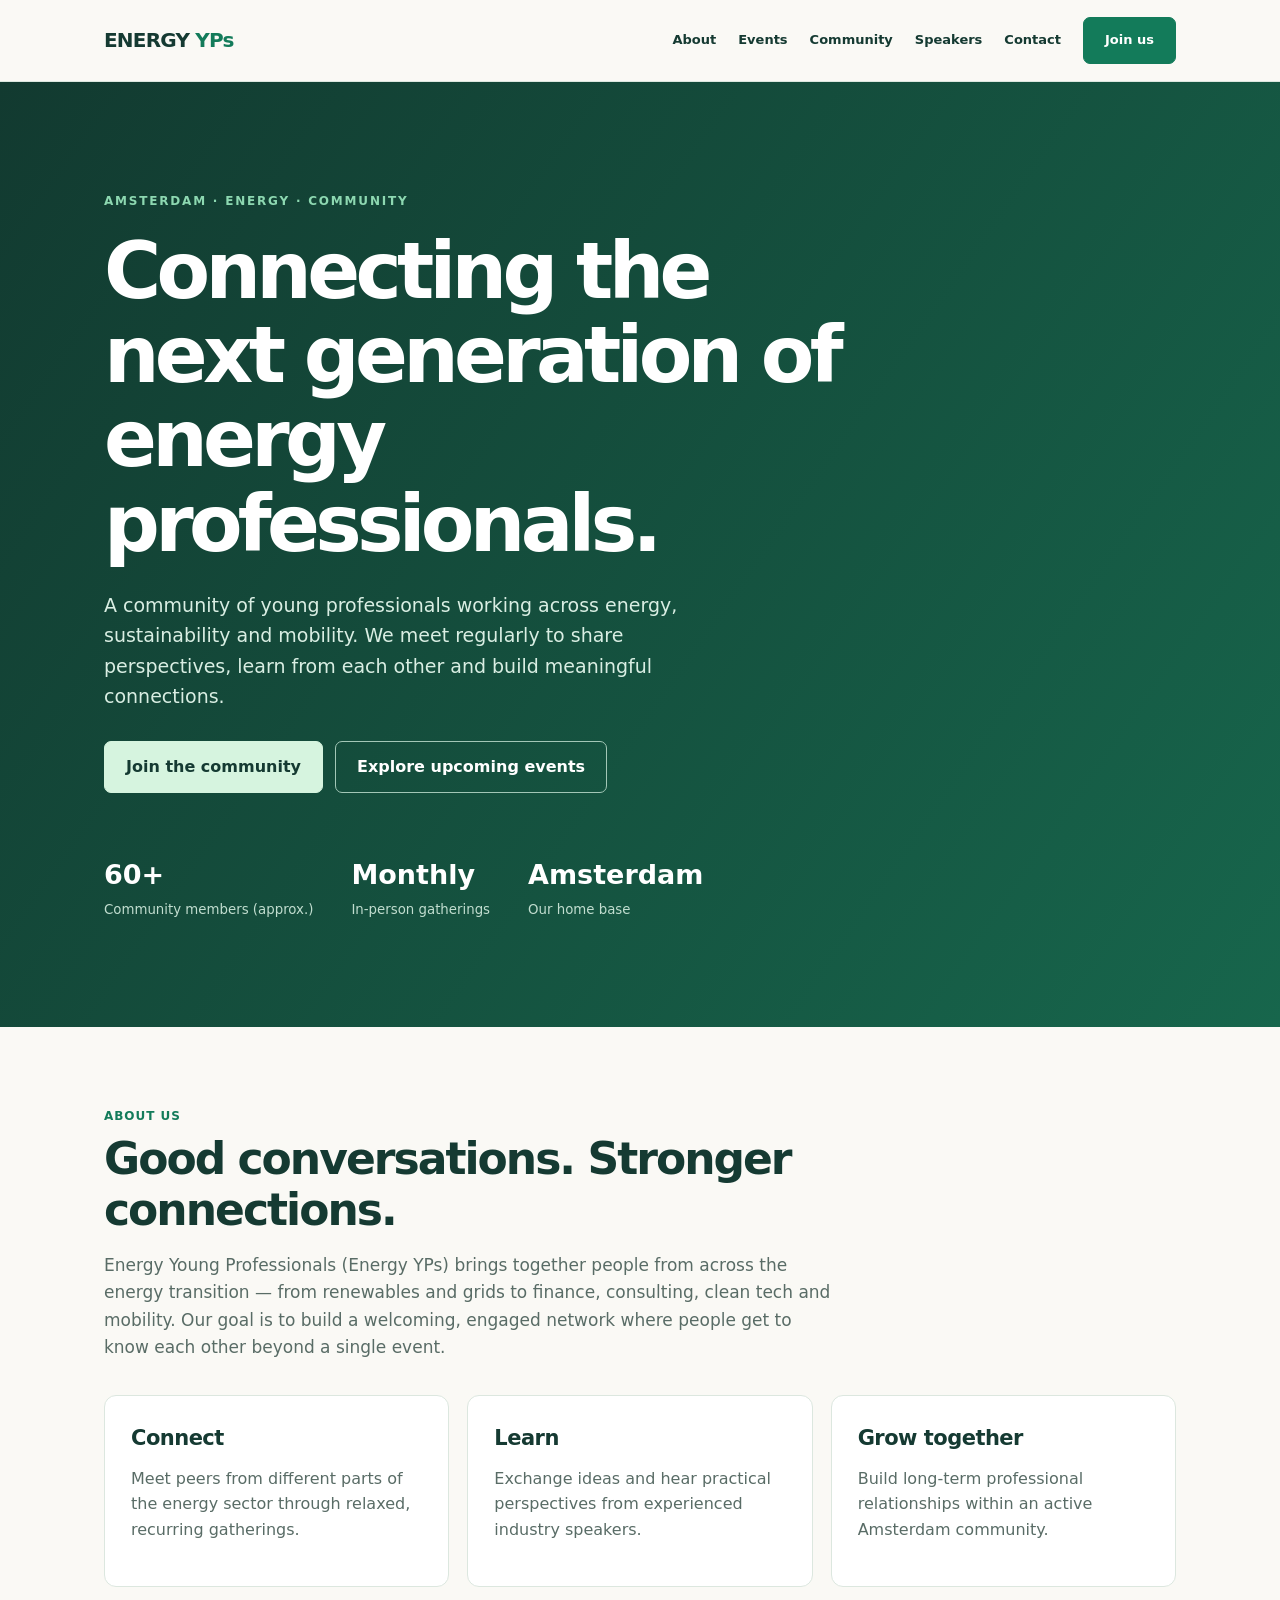
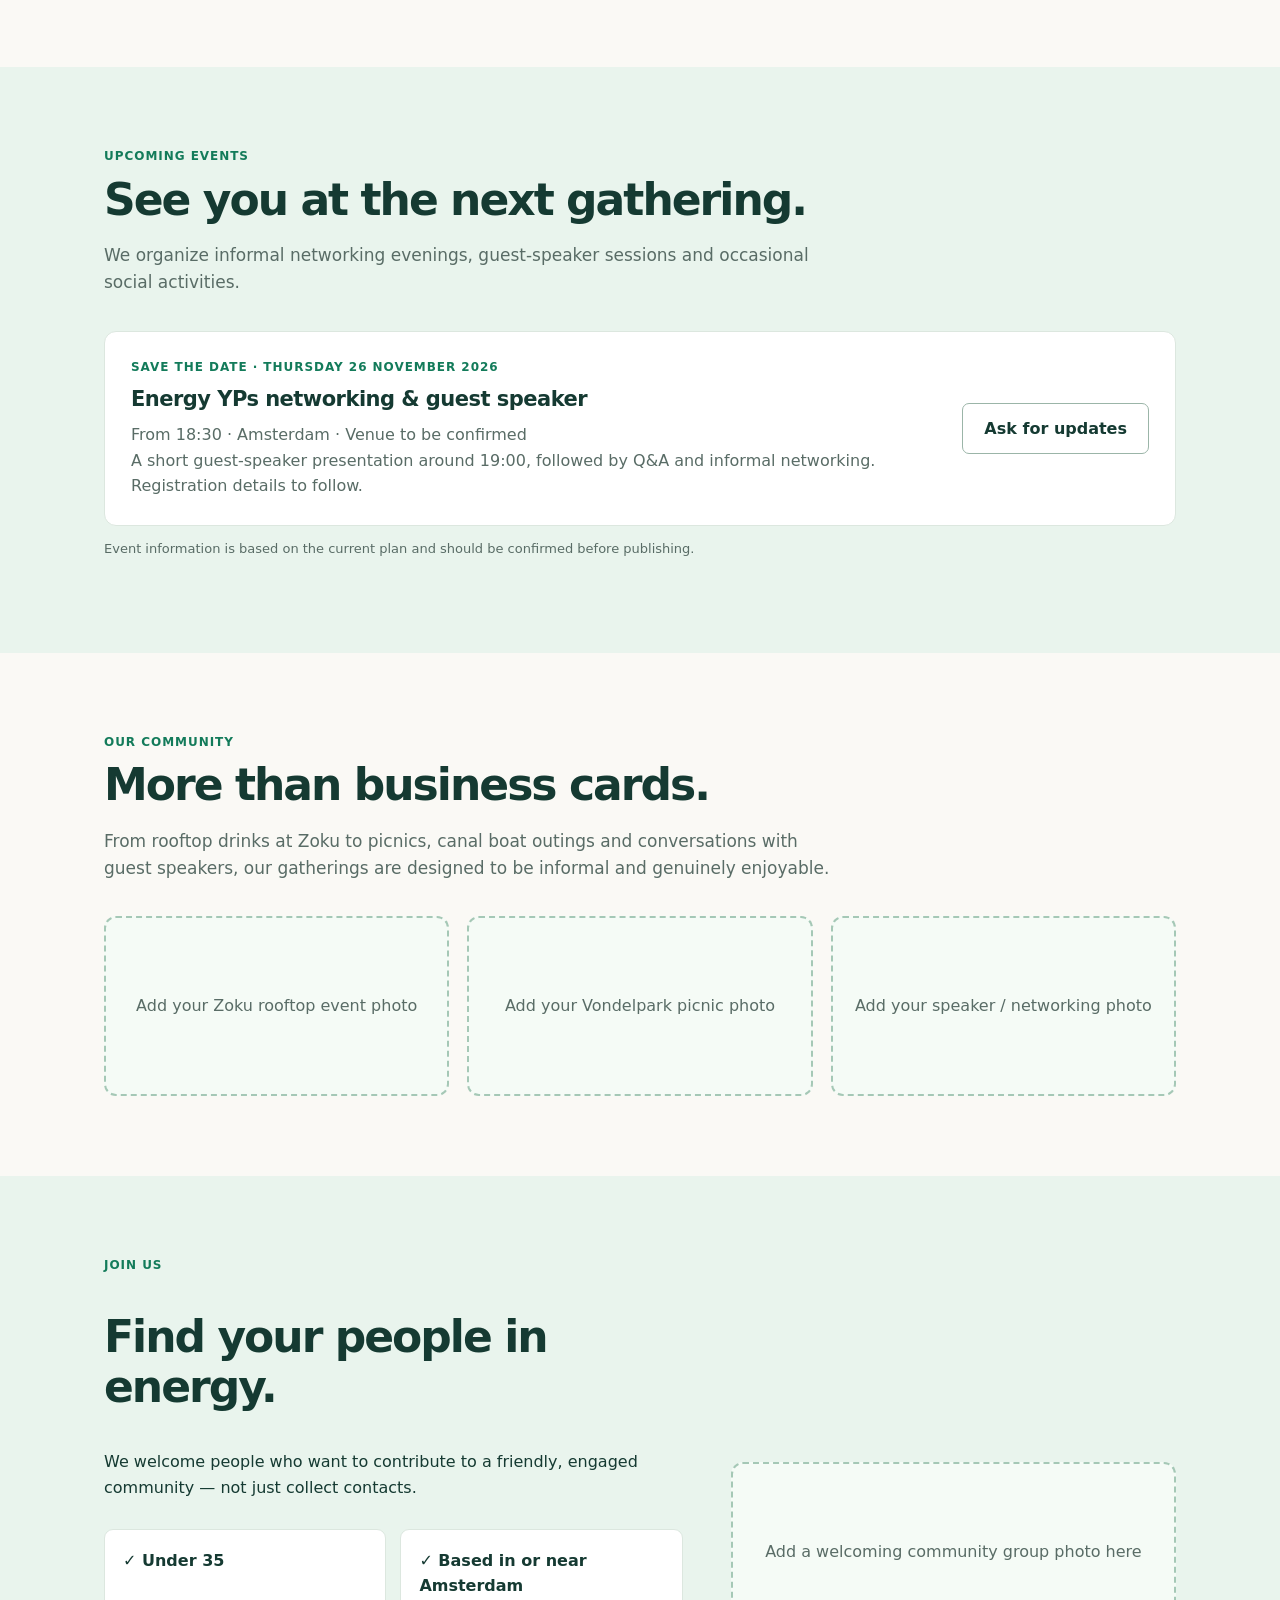
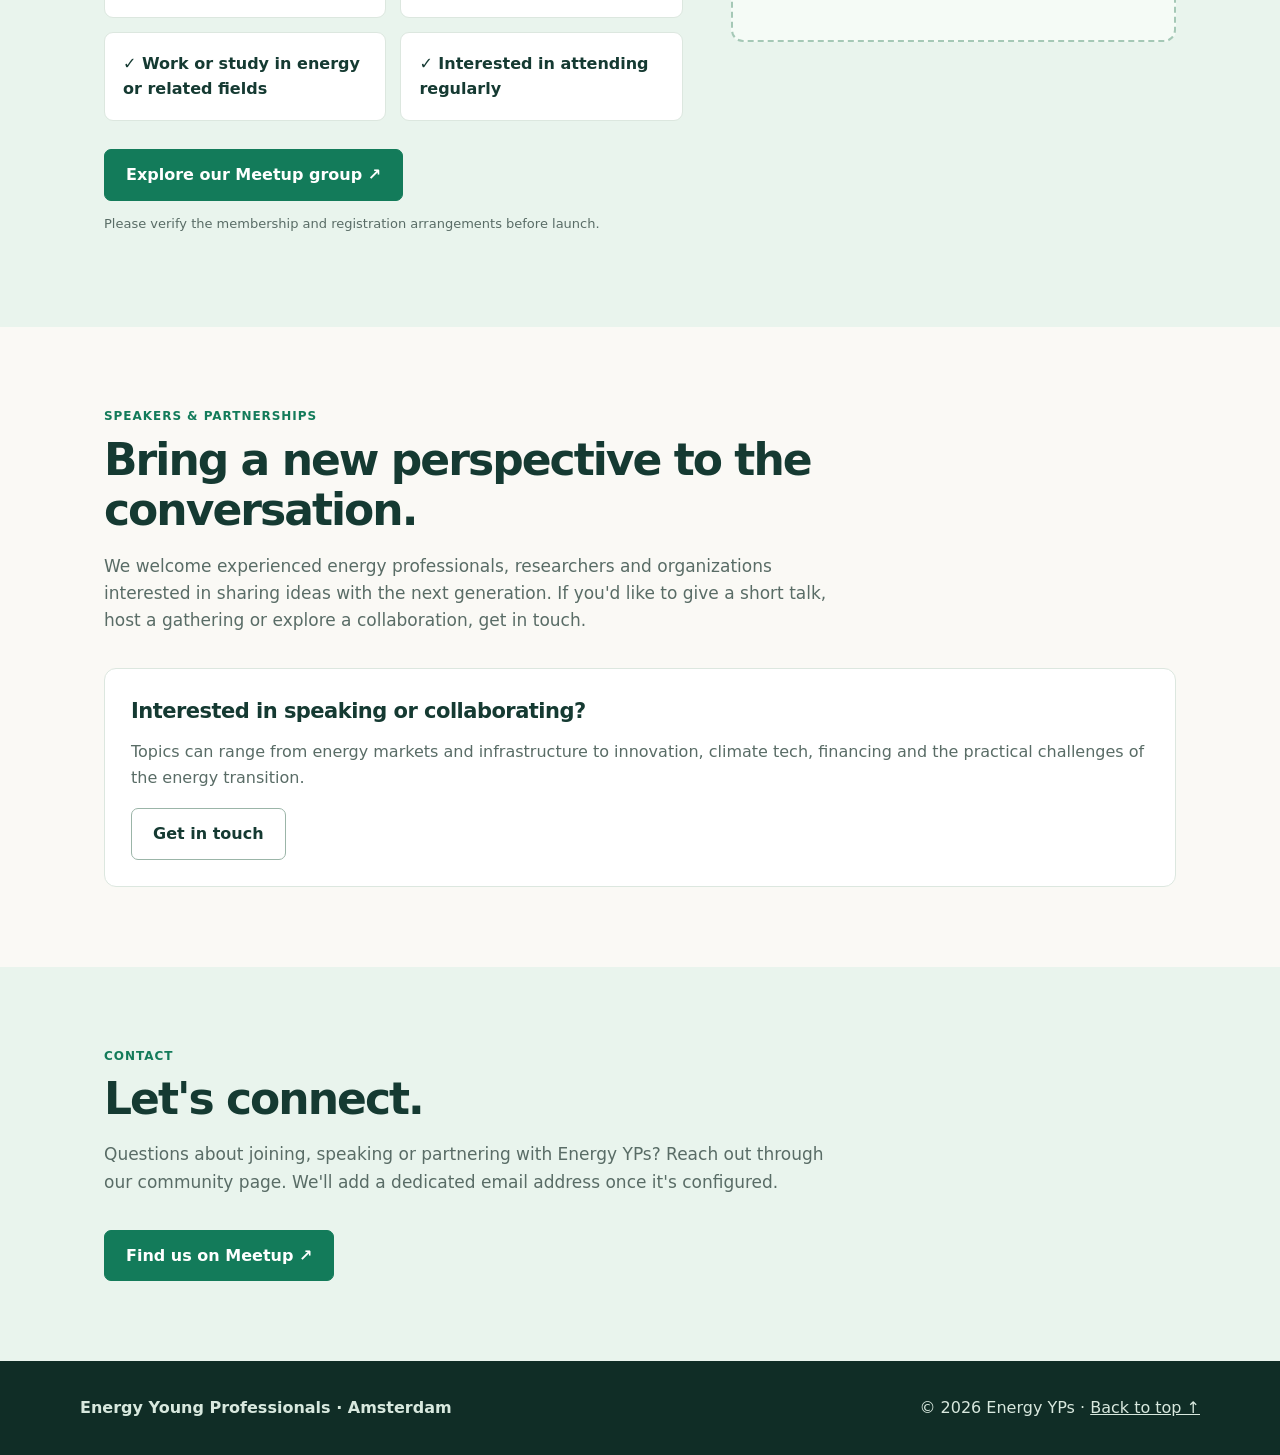
==== index.html @ 0fb01ace "Add files via upload" ====
<!doctype html>
<html lang="en">
<head>
  <meta charset="utf-8">
  <meta name="viewport" content="width=device-width, initial-scale=1">
  <meta name="description" content="Energy Young Professionals is an Amsterdam-based community connecting the next generation of energy professionals.">
  <title>Energy Young Professionals | Amsterdam</title>
  <style>
    :root{--ink:#153a32;--green:#137b5a;--mint:#e9f4ed;--cream:#faf9f5;--muted:#596c66;--line:#dce7df;--white:#fff}*{box-sizing:border-box}html{scroll-behavior:smooth}body{margin:0;background:var(--cream);color:var(--ink);font:16px/1.6 system-ui,-apple-system,Segoe UI,sans-serif}a{color:inherit}header{position:sticky;top:0;background:#faf9f5f2;backdrop-filter:blur(12px);border-bottom:1px solid var(--line);z-index:2}.nav{max-width:1120px;margin:auto;padding:17px 24px;display:flex;align-items:center;justify-content:space-between;gap:20px}.brand{font-weight:850;letter-spacing:-.04em;text-decoration:none;font-size:20px}.brand span{color:var(--green)}nav{display:flex;align-items:center;gap:22px;flex-wrap:wrap}nav a{text-decoration:none;font-size:13px;font-weight:650}.button{display:inline-block;background:var(--green);color:white;padding:12px 21px;border-radius:7px;text-decoration:none;font-weight:750;border:1px solid var(--green)}.button.secondary{background:transparent;color:var(--ink);border-color:#9bb5a8}.button:hover{filter:brightness(.92)}.hero{background:linear-gradient(125deg,#123a30,#17664c);color:white}.wrap{max-width:1120px;margin:auto;padding:84px 24px}.hero .wrap{padding-top:110px;padding-bottom:105px}.eyebrow{text-transform:uppercase;letter-spacing:.15em;font-weight:800;font-size:12px;color:#8dd8b1}.hero h1{max-width:790px;font-size:clamp(40px,6.2vw,78px);line-height:1.08;letter-spacing:-.06em;margin:18px 0 24px}.hero p{max-width:650px;color:#d9eee3;font-size:19px}.actions{display:flex;gap:12px;flex-wrap:wrap;margin-top:30px}.hero .button{background:#d6f4df;color:#153a32;border-color:#d6f4df}.hero .button.secondary{background:transparent;color:white;border-color:#a3c7b7}.stats{display:flex;gap:38px;flex-wrap:wrap;margin-top:60px}.stat strong{display:block;font-size:27px}.stat small{color:#c1ddcf}section .wrap{padding-top:80px;padding-bottom:80px}.sectionhead{max-width:730px;margin-bottom:34px}.sectionhead h2{font-size:clamp(30px,4vw,44px);letter-spacing:-.045em;line-height:1.15;margin:8px 0 15px}.sectionhead p{color:var(--muted);font-size:17px}.grid{display:grid;grid-template-columns:repeat(3,minmax(0,1fr));gap:18px}.card{background:white;border:1px solid var(--line);border-radius:12px;padding:26px}.card h3{margin:0 0 10px;font-size:21px;letter-spacing:-.025em}.card p{margin:0 0 18px;color:var(--muted)}.tag{font-size:12px;font-weight:800;color:var(--green);text-transform:uppercase;letter-spacing:.08em}.light{background:var(--mint)}.event{display:grid;grid-template-columns:1fr auto;align-items:center;gap:20px}.event h3{margin:6px 0}.event p{margin:0;color:var(--muted)}.event .button{white-space:nowrap}.placeholder{border:2px dashed #a5c8b6;border-radius:12px;background:#f5fbf6;padding:38px 22px;text-align:center;color:var(--muted);min-height:180px;display:flex;align-items:center;justify-content:center}.criteria{display:grid;grid-template-columns:repeat(2,1fr);gap:14px;margin:28px 0}.criteria div{background:#fff;border:1px solid var(--line);padding:18px;border-radius:9px;font-weight:650}.split{display:grid;grid-template-columns:1.3fr 1fr;gap:48px;align-items:center}.foot{background:#102d26;color:#d8e8de;padding:34px 24px}.foot .inner{max-width:1120px;margin:auto;display:flex;justify-content:space-between;gap:20px;flex-wrap:wrap}.foot a{color:#d8e8de}.note{font-size:13px;color:var(--muted)}@media(max-width:760px){nav{gap:10px}nav a{font-size:12px}.nav{align-items:flex-start;flex-direction:column}.wrap{padding:65px 20px}.hero .wrap{padding-top:75px;padding-bottom:70px}.grid,.split,.criteria{grid-template-columns:1fr}.event{grid-template-columns:1fr}.stats{gap:25px}}
  </style>
</head>
<body>
<header><div class="nav"><a class="brand" href="#home">ENERGY <span>YPs</span></a><nav aria-label="Main navigation"><a href="#about">About</a><a href="#events">Events</a><a href="#community">Community</a><a href="#speakers">Speakers</a><a href="#contact">Contact</a><a class="button" href="#join">Join us</a></nav></div></header>
<main>
<section class="hero" id="home"><div class="wrap"><div class="eyebrow">Amsterdam · Energy · Community</div><h1>Connecting the next generation of energy professionals.</h1><p>A community of young professionals working across energy, sustainability and mobility. We meet regularly to share perspectives, learn from each other and build meaningful connections.</p><div class="actions"><a class="button" href="#join">Join the community</a><a class="button secondary" href="#events">Explore upcoming events</a></div><div class="stats"><div class="stat"><strong>60+</strong><small>Community members (approx.)</small></div><div class="stat"><strong>Monthly</strong><small>In-person gatherings</small></div><div class="stat"><strong>Amsterdam</strong><small>Our home base</small></div></div></div></section>
<section id="about"><div class="wrap"><div class="sectionhead"><div class="tag">About us</div><h2>Good conversations. Stronger connections.</h2><p>Energy Young Professionals (Energy YPs) brings together people from across the energy transition — from renewables and grids to finance, consulting, clean tech and mobility. Our goal is to build a welcoming, engaged network where people get to know each other beyond a single event.</p></div><div class="grid"><div class="card"><h3>Connect</h3><p>Meet peers from different parts of the energy sector through relaxed, recurring gatherings.</p></div><div class="card"><h3>Learn</h3><p>Exchange ideas and hear practical perspectives from experienced industry speakers.</p></div><div class="card"><h3>Grow together</h3><p>Build long-term professional relationships within an active Amsterdam community.</p></div></div></div></section>
<section class="light" id="events"><div class="wrap"><div class="sectionhead"><div class="tag">Upcoming events</div><h2>See you at the next gathering.</h2><p>We organize informal networking evenings, guest-speaker sessions and occasional social activities.</p></div><div class="card event"><div><div class="tag">Save the date · Thursday 26 November 2026</div><h3>Energy YPs networking & guest speaker</h3><p>From 18:30 · Amsterdam · Venue to be confirmed</p><p>A short guest-speaker presentation around 19:00, followed by Q&A and informal networking. Registration details to follow.</p></div><a class="button secondary" href="#contact">Ask for updates</a></div><p class="note">Event information is based on the current plan and should be confirmed before publishing.</p></div></section>
<section id="community"><div class="wrap"><div class="sectionhead"><div class="tag">Our community</div><h2>More than business cards.</h2><p>From rooftop drinks at Zoku to picnics, canal boat outings and conversations with guest speakers, our gatherings are designed to be informal and genuinely enjoyable.</p></div><div class="grid"><div class="placeholder">Add your Zoku rooftop event photo</div><div class="placeholder">Add your Vondelpark picnic photo</div><div class="placeholder">Add your speaker / networking photo</div></div></div></section>
<section class="light" id="join"><div class="wrap split"><div><div class="tag">Join us</div><h2 style="font-size:clamp(30px,4vw,44px);letter-spacing:-.045em;line-height:1.15">Find your people in energy.</h2><p>We welcome people who want to contribute to a friendly, engaged community — not just collect contacts.</p><div class="criteria"><div>✓ Under 35</div><div>✓ Based in or near Amsterdam</div><div>✓ Work or study in energy or related fields</div><div>✓ Interested in attending regularly</div></div><a class="button" href="https://www.meetup.com/amsterdam-energy-young-professionals/" target="_blank" rel="noopener noreferrer">Explore our Meetup group ↗</a><p class="note">Please verify the membership and registration arrangements before launch.</p></div><div class="placeholder">Add a welcoming community group photo here</div></div></section>
<section id="speakers"><div class="wrap"><div class="sectionhead"><div class="tag">Speakers & partnerships</div><h2>Bring a new perspective to the conversation.</h2><p>We welcome experienced energy professionals, researchers and organizations interested in sharing ideas with the next generation. If you'd like to give a short talk, host a gathering or explore a collaboration, get in touch.</p></div><div class="card"><h3>Interested in speaking or collaborating?</h3><p>Topics can range from energy markets and infrastructure to innovation, climate tech, financing and the practical challenges of the energy transition.</p><a class="button secondary" href="#contact">Get in touch</a></div></div></section>
<section class="light" id="contact"><div class="wrap"><div class="sectionhead"><div class="tag">Contact</div><h2>Let's connect.</h2><p>Questions about joining, speaking or partnering with Energy YPs? Reach out through our community page. We'll add a dedicated email address once it's configured.</p></div><a class="button" href="https://www.meetup.com/amsterdam-energy-young-professionals/" target="_blank" rel="noopener noreferrer">Find us on Meetup ↗</a></div></section>
</main><footer class="foot"><div class="inner"><strong>Energy Young Professionals · Amsterdam</strong><span>© <span id="year">2026</span> Energy YPs · <a href="#home">Back to top ↑</a></span></div></footer><script>document.getElementById('year').textContent=new Date().getFullYear()</script>
</body></html>
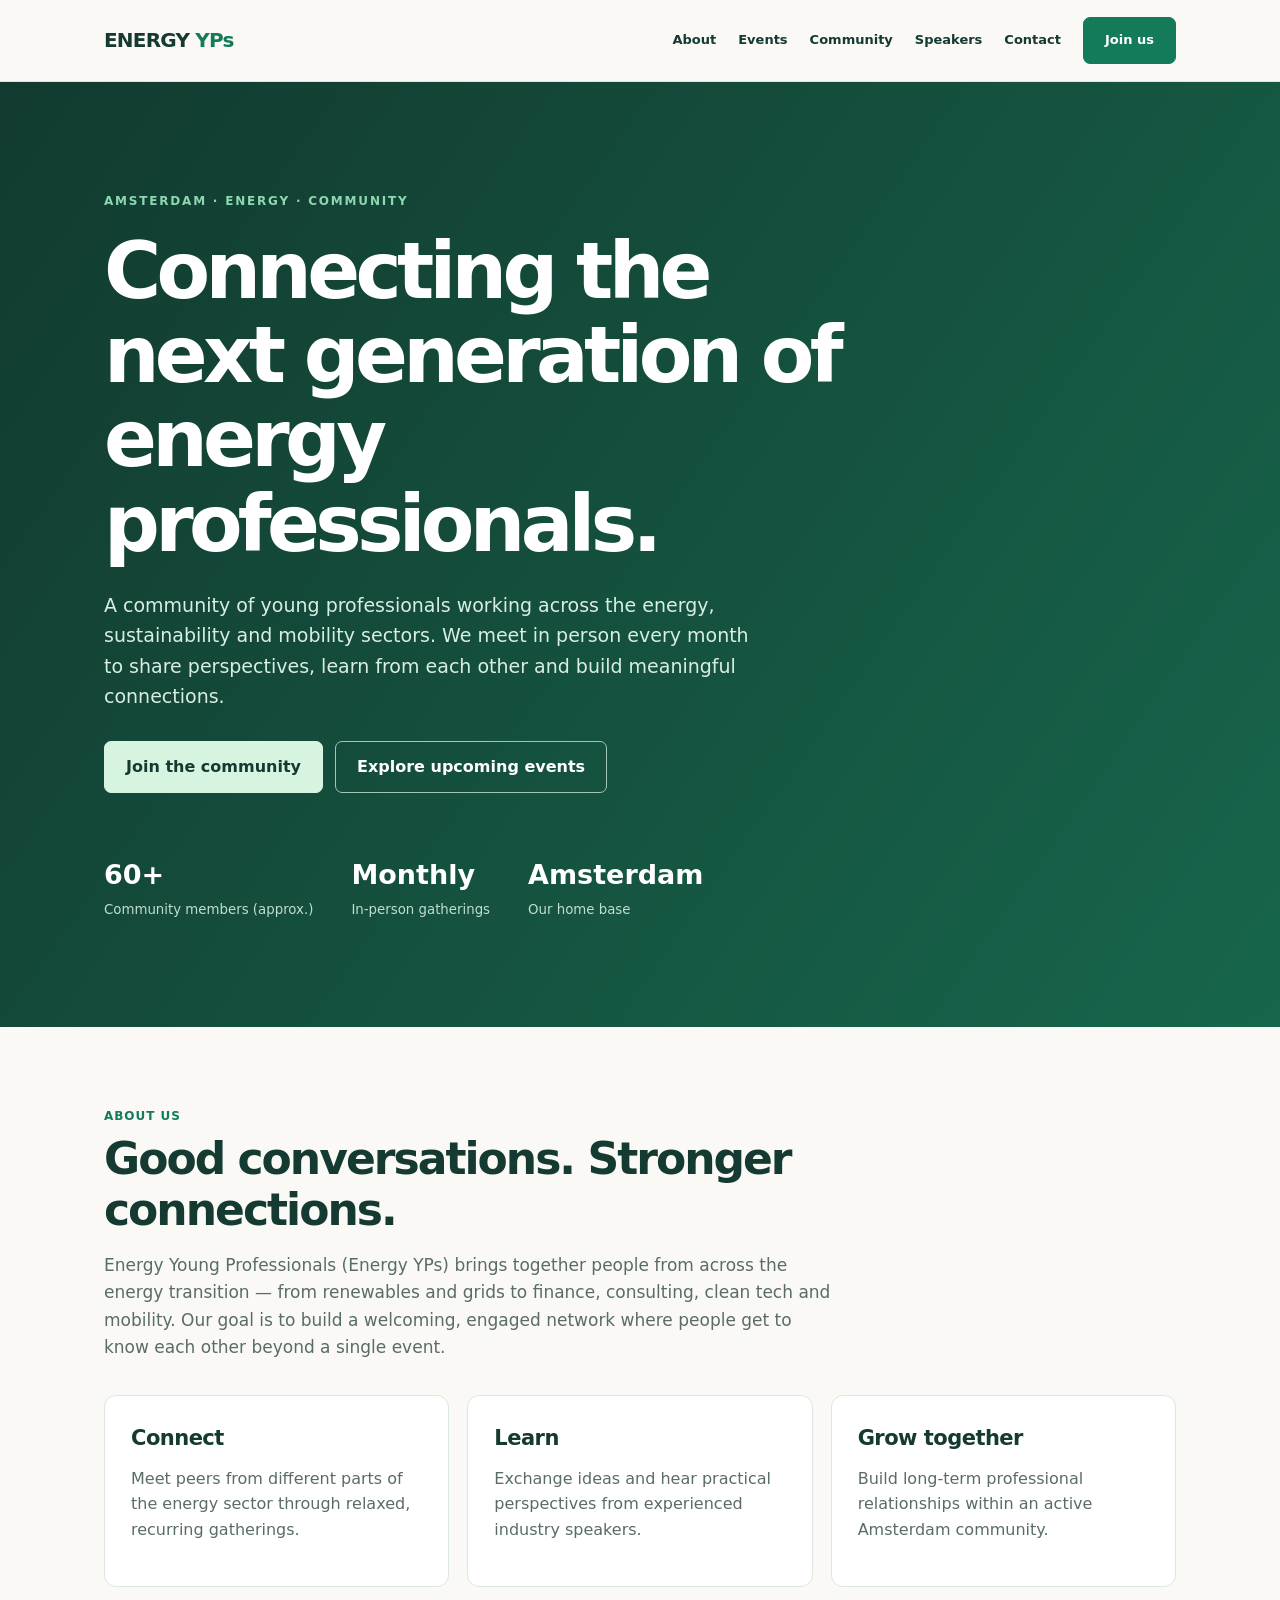
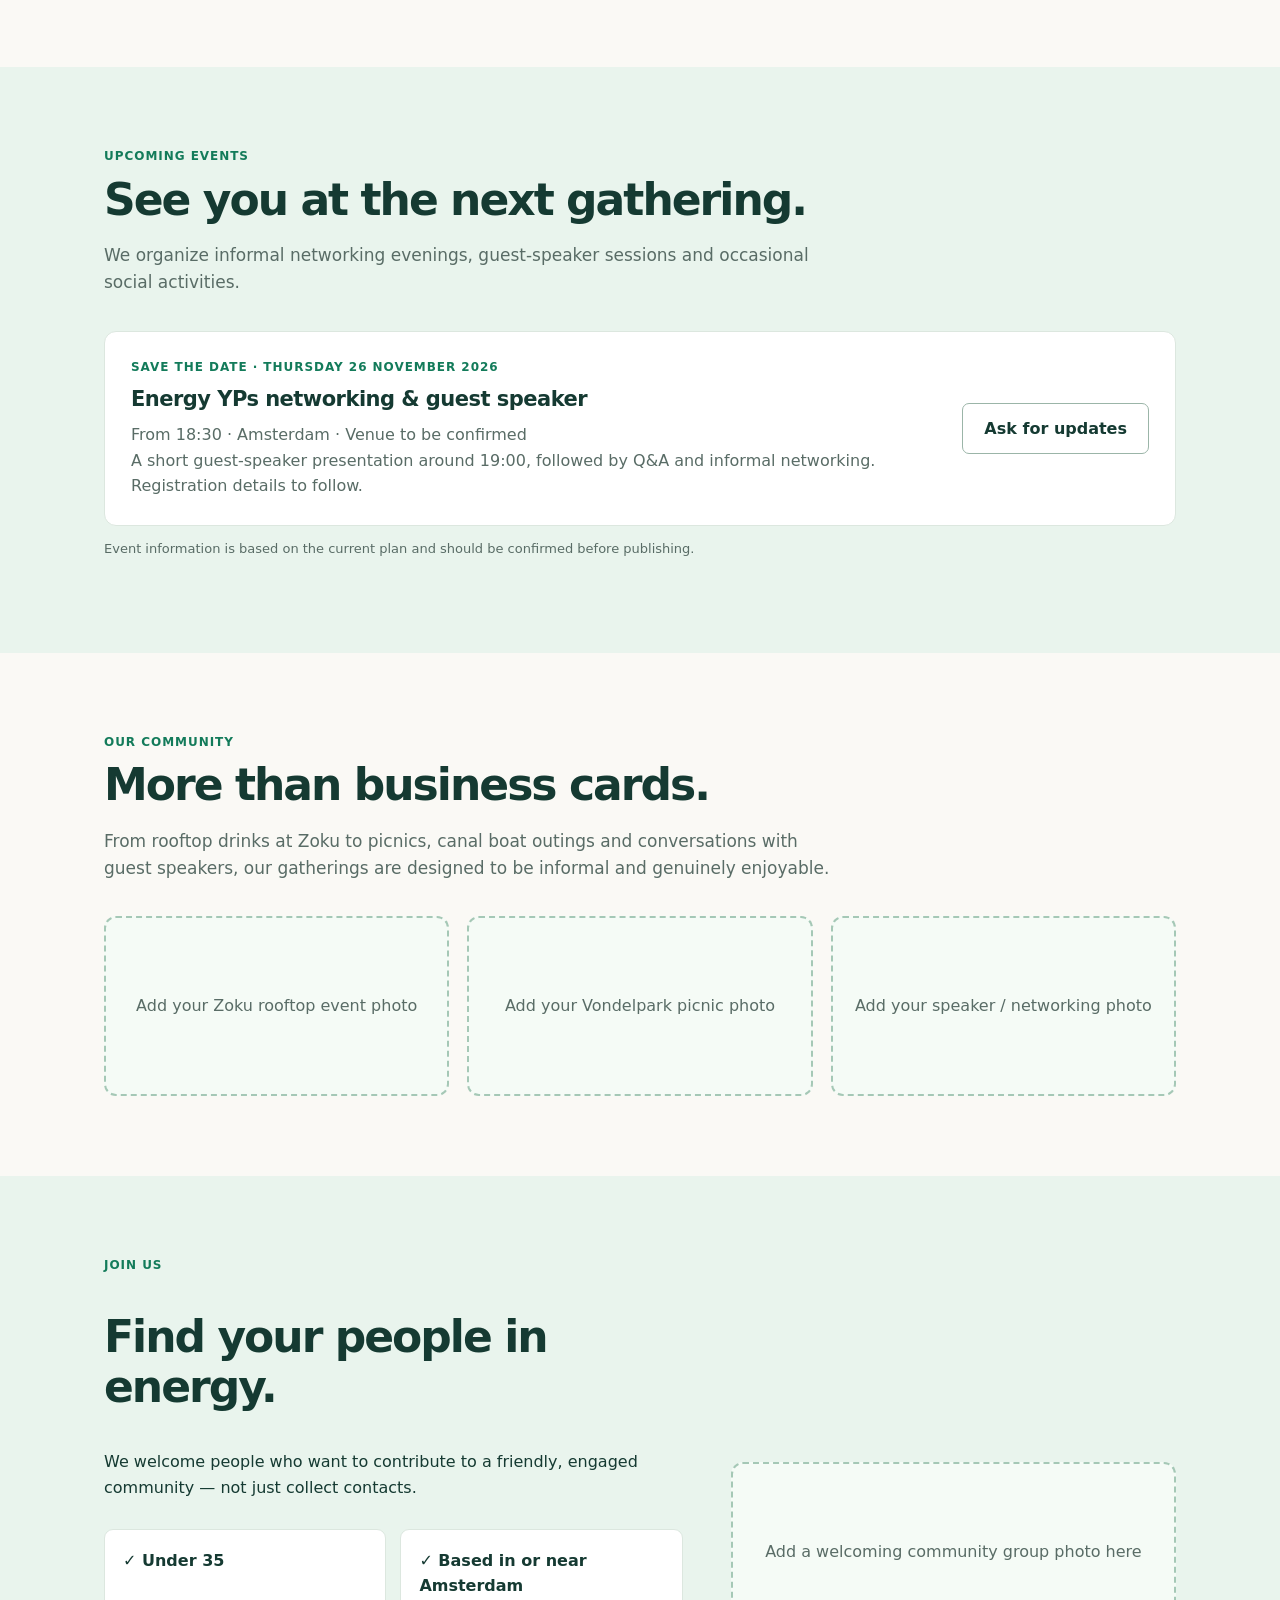
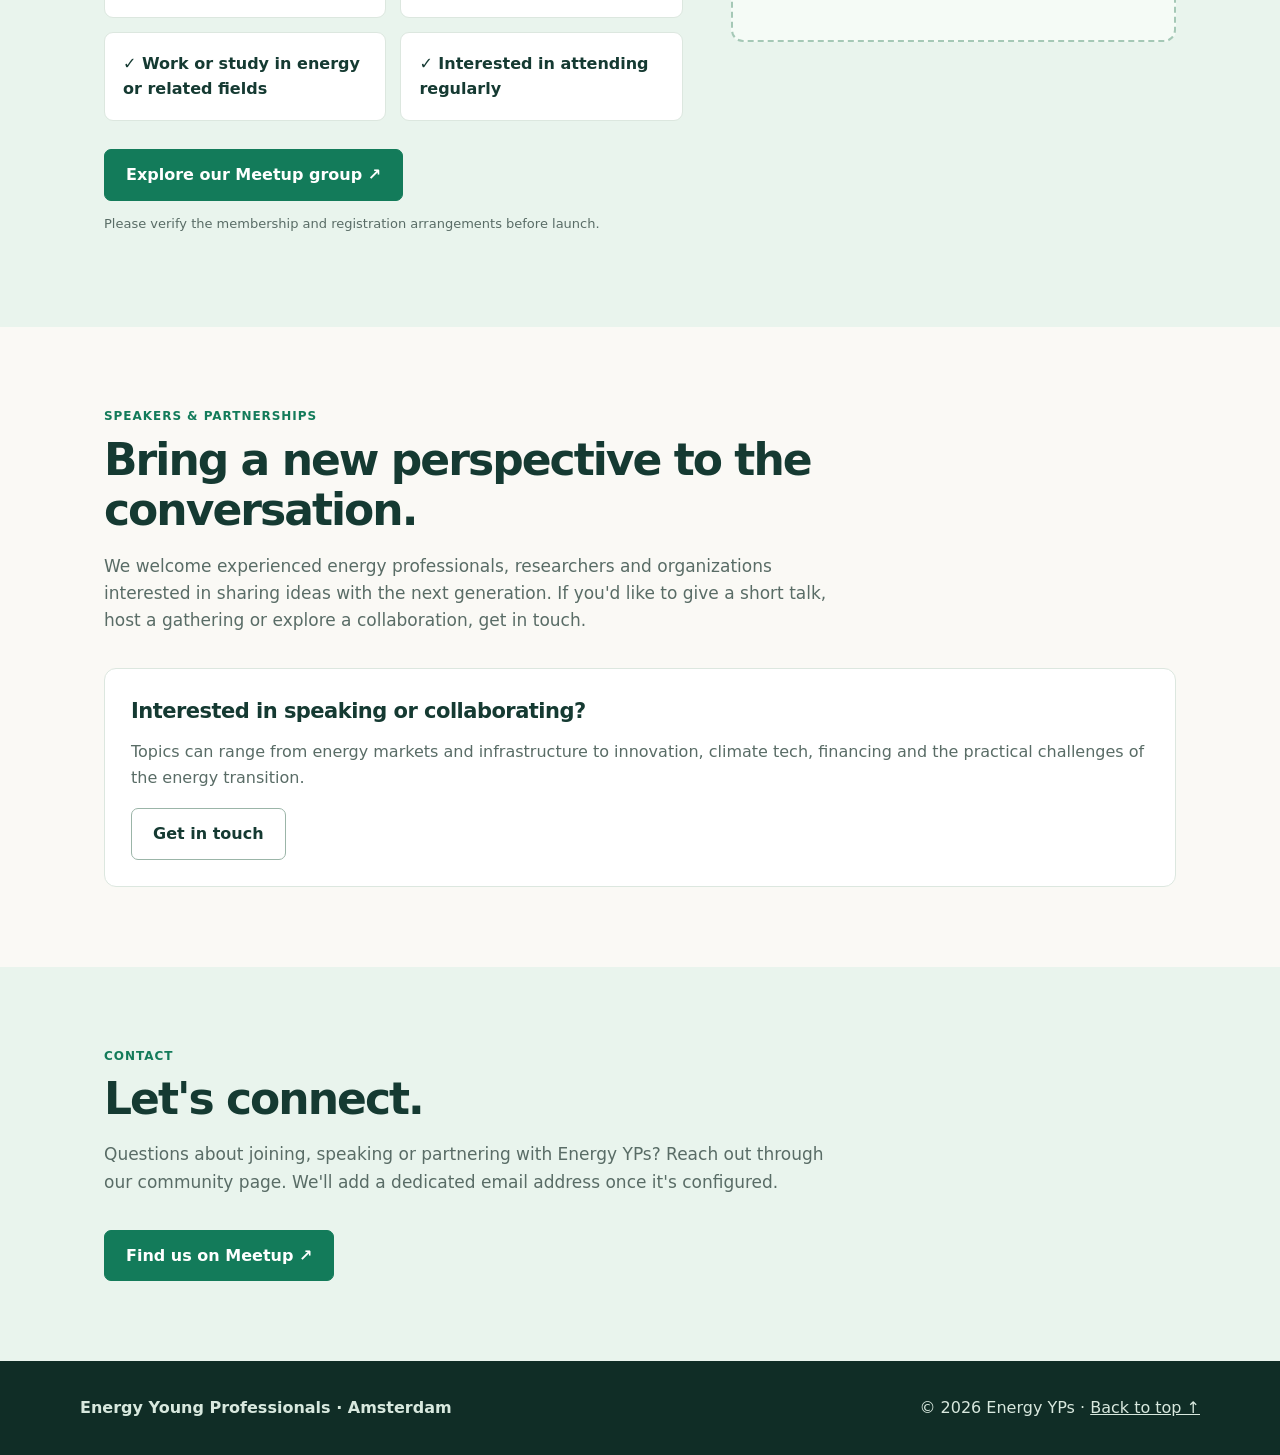
==== commit 34b1d701: "Revise hero section content in index.html Updated the hero section text for clarity and engagement." ====
--- a/index.html
+++ b/index.html
@@ -12,7 +12,7 @@
 <body>
 <header><div class="nav"><a class="brand" href="#home">ENERGY <span>YPs</span></a><nav aria-label="Main navigation"><a href="#about">About</a><a href="#events">Events</a><a href="#community">Community</a><a href="#speakers">Speakers</a><a href="#contact">Contact</a><a class="button" href="#join">Join us</a></nav></div></header>
 <main>
-<section class="hero" id="home"><div class="wrap"><div class="eyebrow">Amsterdam · Energy · Community</div><h1>Connecting the next generation of energy professionals.</h1><p>A community of young professionals working across energy, sustainability and mobility. We meet regularly to share perspectives, learn from each other and build meaningful connections.</p><div class="actions"><a class="button" href="#join">Join the community</a><a class="button secondary" href="#events">Explore upcoming events</a></div><div class="stats"><div class="stat"><strong>60+</strong><small>Community members (approx.)</small></div><div class="stat"><strong>Monthly</strong><small>In-person gatherings</small></div><div class="stat"><strong>Amsterdam</strong><small>Our home base</small></div></div></div></section>
+<section class="hero" id="home"><div class="wrap"><div class="eyebrow">Amsterdam · Energy · Community</div><h1>Connecting the next generation of energy professionals.</h1><p>A community of young professionals working across the energy, sustainability and mobility sectors. We meet in person every month to share perspectives, learn from each other and build meaningful connections.</p><div class="actions"><a class="button" href="#join">Join the community</a><a class="button secondary" href="#events">Explore upcoming events</a></div><div class="stats"><div class="stat"><strong>60+</strong><small>Community members (approx.)</small></div><div class="stat"><strong>Monthly</strong><small>In-person gatherings</small></div><div class="stat"><strong>Amsterdam</strong><small>Our home base</small></div></div></div></section>
 <section id="about"><div class="wrap"><div class="sectionhead"><div class="tag">About us</div><h2>Good conversations. Stronger connections.</h2><p>Energy Young Professionals (Energy YPs) brings together people from across the energy transition — from renewables and grids to finance, consulting, clean tech and mobility. Our goal is to build a welcoming, engaged network where people get to know each other beyond a single event.</p></div><div class="grid"><div class="card"><h3>Connect</h3><p>Meet peers from different parts of the energy sector through relaxed, recurring gatherings.</p></div><div class="card"><h3>Learn</h3><p>Exchange ideas and hear practical perspectives from experienced industry speakers.</p></div><div class="card"><h3>Grow together</h3><p>Build long-term professional relationships within an active Amsterdam community.</p></div></div></div></section>
 <section class="light" id="events"><div class="wrap"><div class="sectionhead"><div class="tag">Upcoming events</div><h2>See you at the next gathering.</h2><p>We organize informal networking evenings, guest-speaker sessions and occasional social activities.</p></div><div class="card event"><div><div class="tag">Save the date · Thursday 26 November 2026</div><h3>Energy YPs networking & guest speaker</h3><p>From 18:30 · Amsterdam · Venue to be confirmed</p><p>A short guest-speaker presentation around 19:00, followed by Q&A and informal networking. Registration details to follow.</p></div><a class="button secondary" href="#contact">Ask for updates</a></div><p class="note">Event information is based on the current plan and should be confirmed before publishing.</p></div></section>
 <section id="community"><div class="wrap"><div class="sectionhead"><div class="tag">Our community</div><h2>More than business cards.</h2><p>From rooftop drinks at Zoku to picnics, canal boat outings and conversations with guest speakers, our gatherings are designed to be informal and genuinely enjoyable.</p></div><div class="grid"><div class="placeholder">Add your Zoku rooftop event photo</div><div class="placeholder">Add your Vondelpark picnic photo</div><div class="placeholder">Add your speaker / networking photo</div></div></div></section>
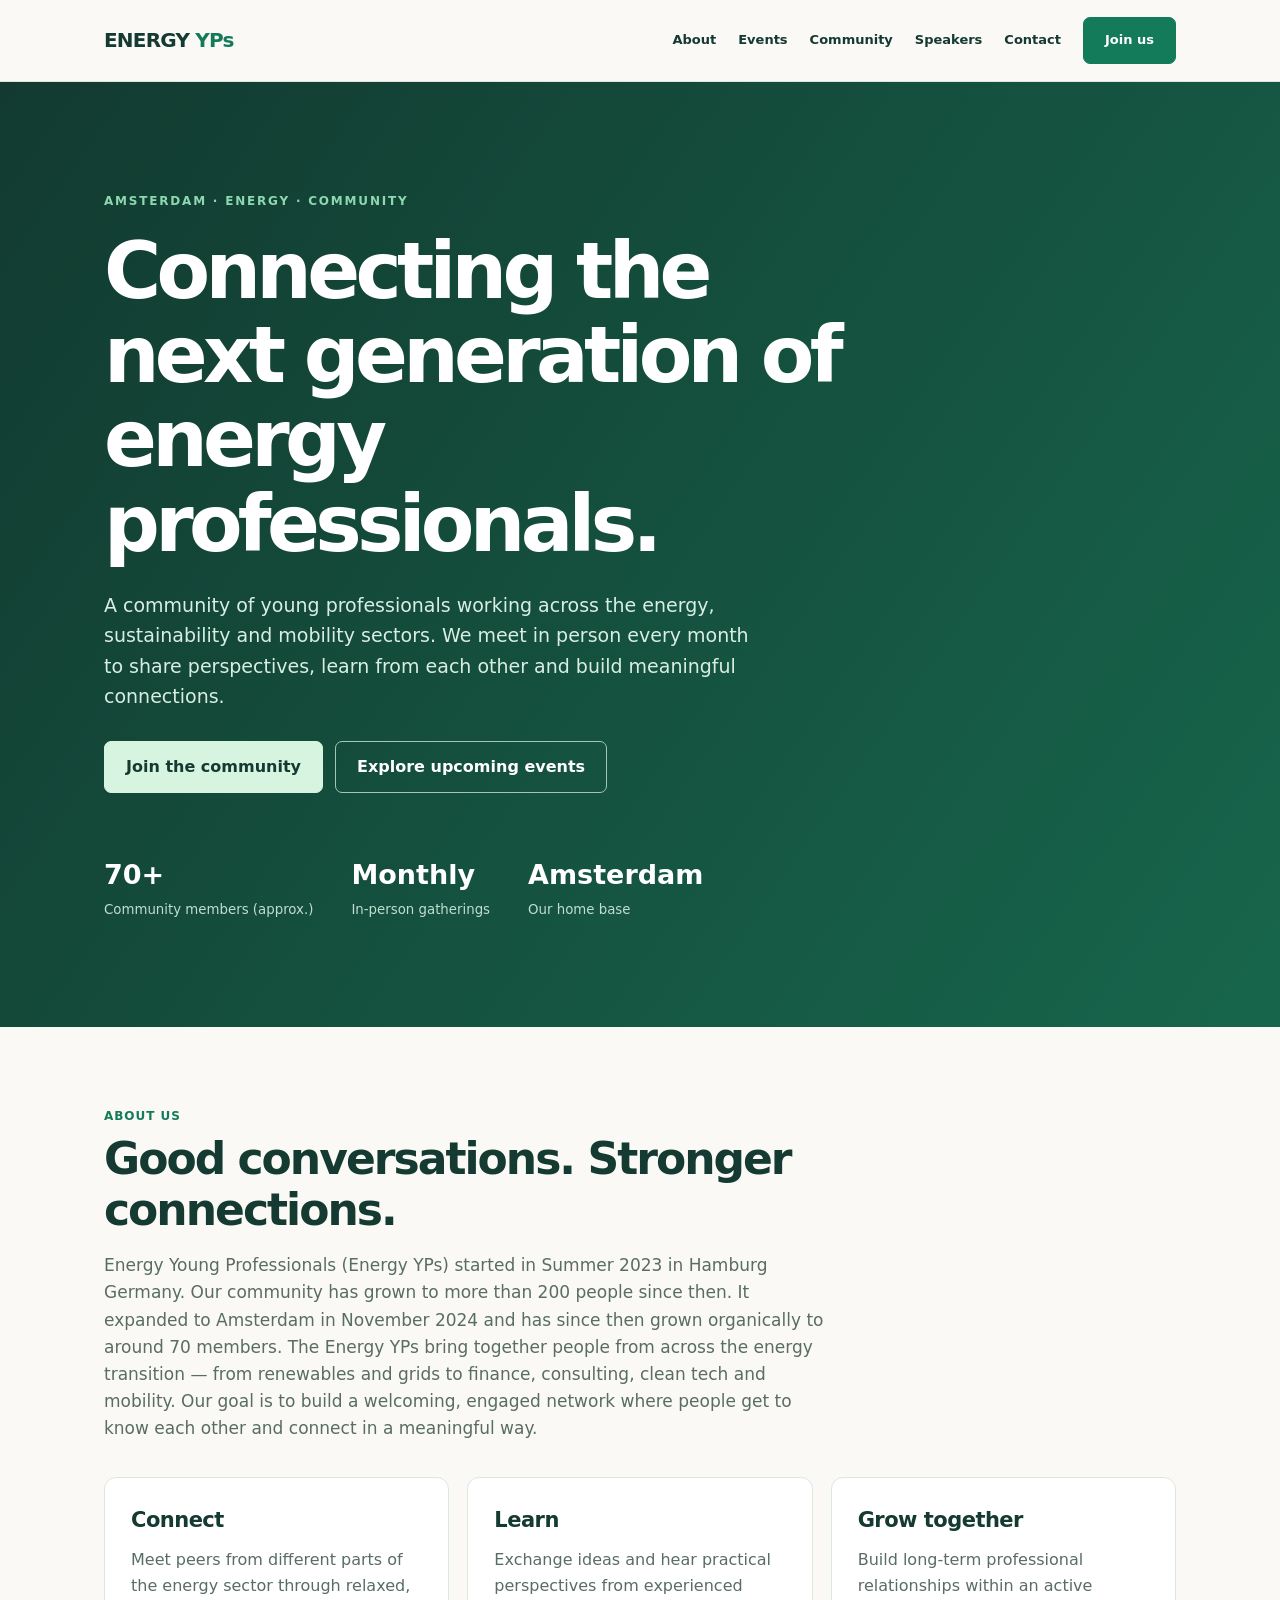
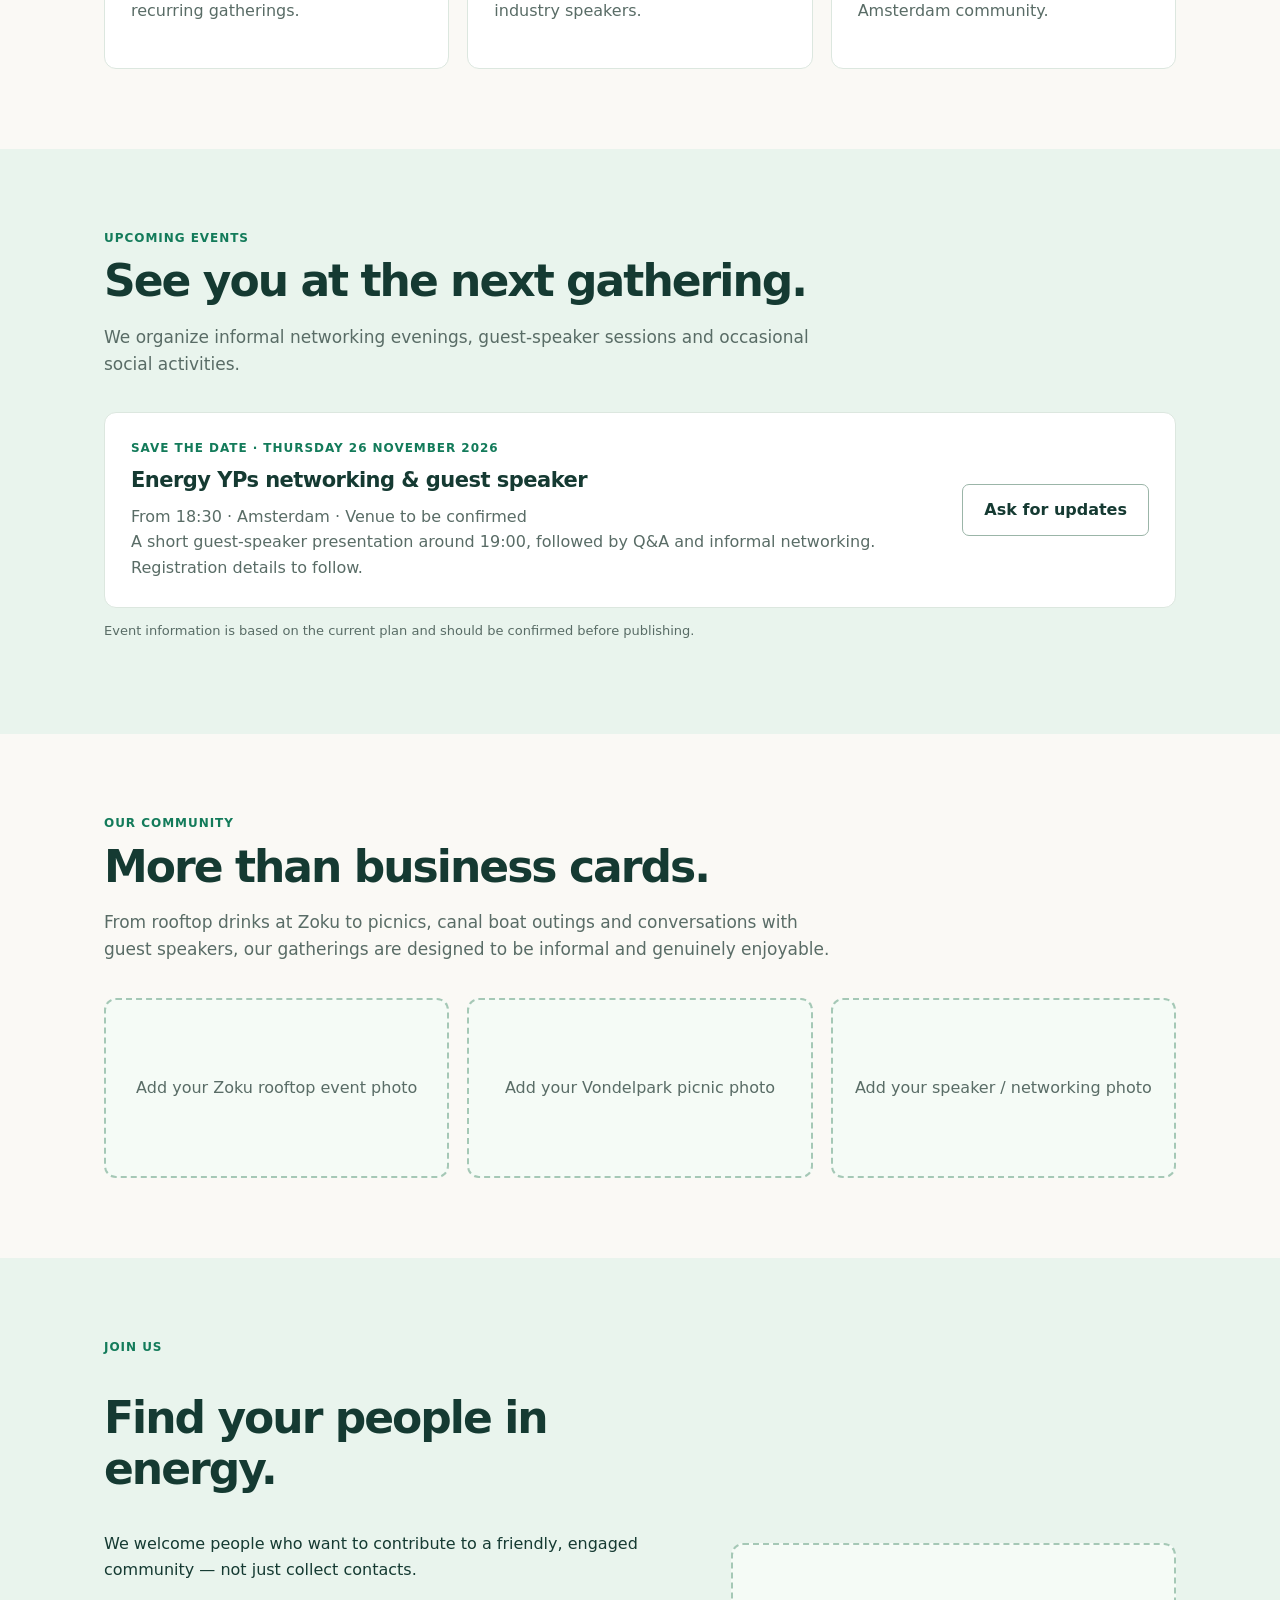
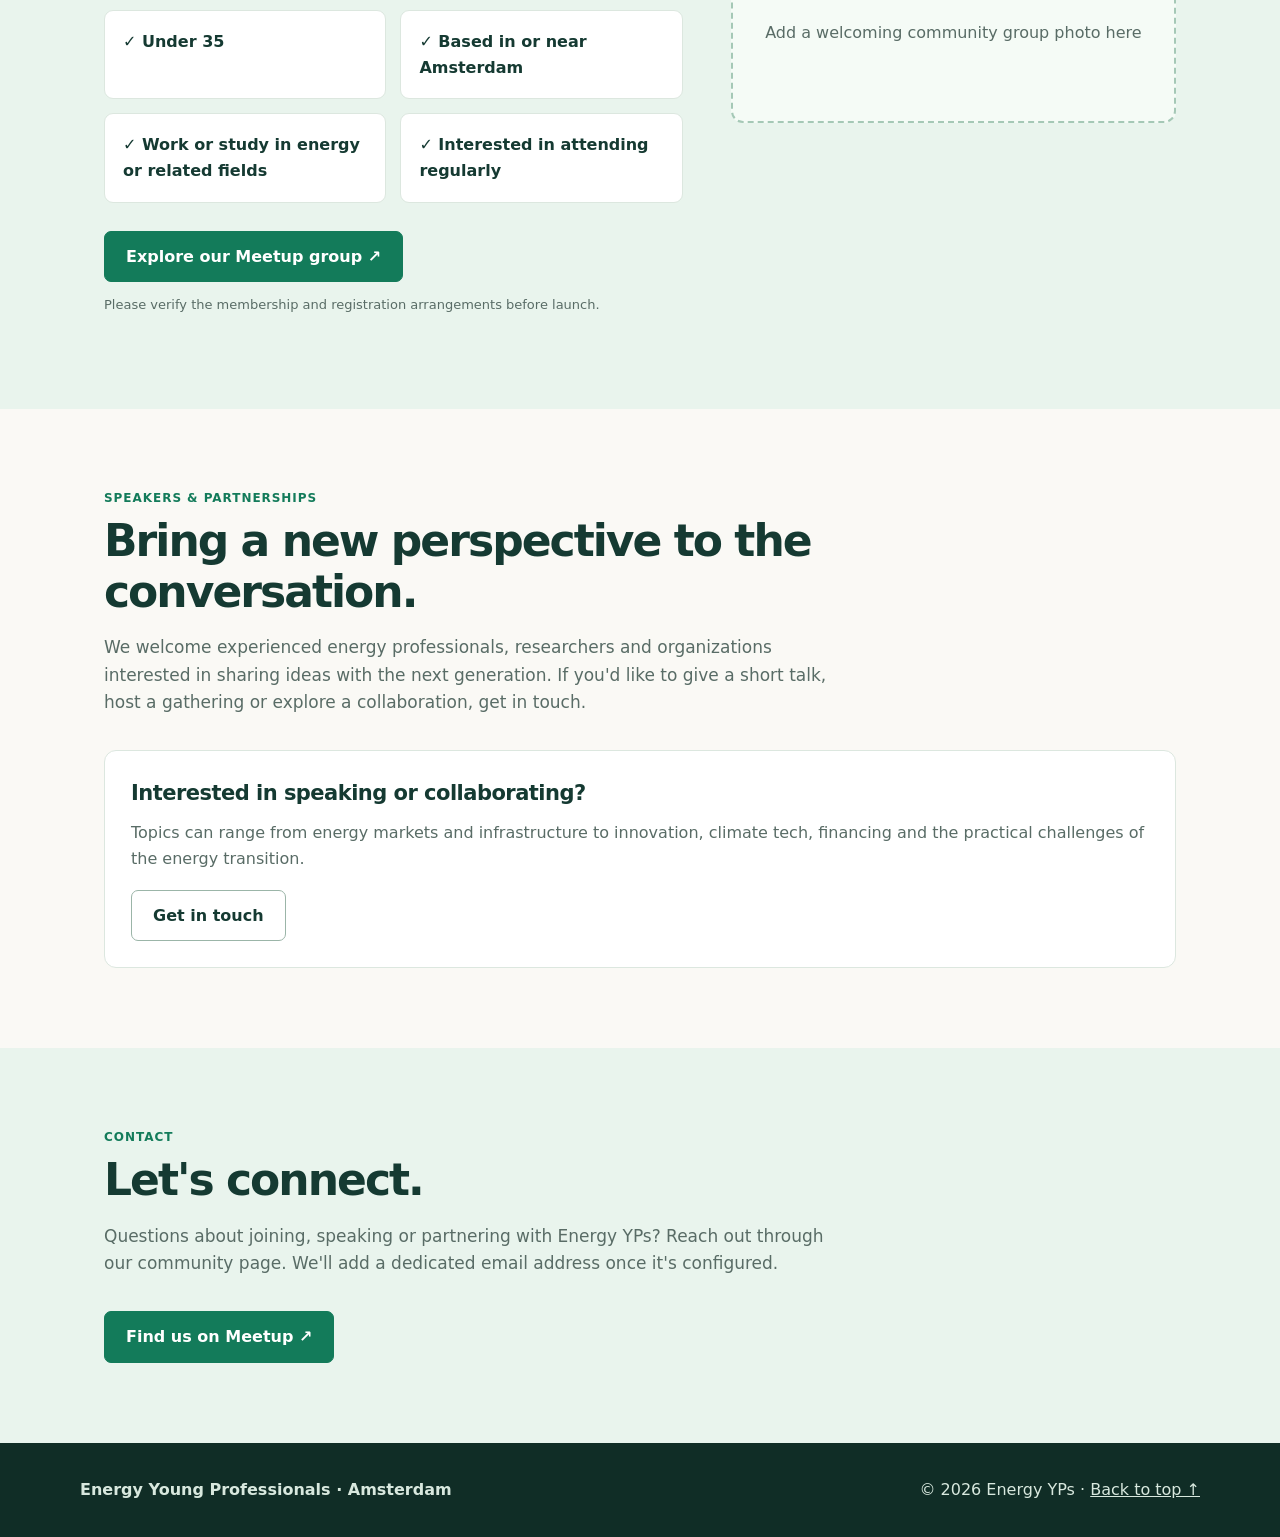
==== commit f5681d48: "Revise hero and about sections with updated info Updated the content of the hero and about sections " ====
--- a/index.html
+++ b/index.html
@@ -12,8 +12,8 @@
 <body>
 <header><div class="nav"><a class="brand" href="#home">ENERGY <span>YPs</span></a><nav aria-label="Main navigation"><a href="#about">About</a><a href="#events">Events</a><a href="#community">Community</a><a href="#speakers">Speakers</a><a href="#contact">Contact</a><a class="button" href="#join">Join us</a></nav></div></header>
 <main>
-<section class="hero" id="home"><div class="wrap"><div class="eyebrow">Amsterdam · Energy · Community</div><h1>Connecting the next generation of energy professionals.</h1><p>A community of young professionals working across the energy, sustainability and mobility sectors. We meet in person every month to share perspectives, learn from each other and build meaningful connections.</p><div class="actions"><a class="button" href="#join">Join the community</a><a class="button secondary" href="#events">Explore upcoming events</a></div><div class="stats"><div class="stat"><strong>60+</strong><small>Community members (approx.)</small></div><div class="stat"><strong>Monthly</strong><small>In-person gatherings</small></div><div class="stat"><strong>Amsterdam</strong><small>Our home base</small></div></div></div></section>
-<section id="about"><div class="wrap"><div class="sectionhead"><div class="tag">About us</div><h2>Good conversations. Stronger connections.</h2><p>Energy Young Professionals (Energy YPs) brings together people from across the energy transition — from renewables and grids to finance, consulting, clean tech and mobility. Our goal is to build a welcoming, engaged network where people get to know each other beyond a single event.</p></div><div class="grid"><div class="card"><h3>Connect</h3><p>Meet peers from different parts of the energy sector through relaxed, recurring gatherings.</p></div><div class="card"><h3>Learn</h3><p>Exchange ideas and hear practical perspectives from experienced industry speakers.</p></div><div class="card"><h3>Grow together</h3><p>Build long-term professional relationships within an active Amsterdam community.</p></div></div></div></section>
+<section class="hero" id="home"><div class="wrap"><div class="eyebrow">Amsterdam · Energy · Community</div><h1>Connecting the next generation of energy professionals.</h1><p>A community of young professionals working across the energy, sustainability and mobility sectors. We meet in person every month to share perspectives, learn from each other and build meaningful connections.</p><div class="actions"><a class="button" href="#join">Join the community</a><a class="button secondary" href="#events">Explore upcoming events</a></div><div class="stats"><div class="stat"><strong>70+</strong><small>Community members (approx.)</small></div><div class="stat"><strong>Monthly</strong><small>In-person gatherings</small></div><div class="stat"><strong>Amsterdam</strong><small>Our home base</small></div></div></div></section>
+<section id="about"><div class="wrap"><div class="sectionhead"><div class="tag">About us</div><h2>Good conversations. Stronger connections.</h2><p>Energy Young Professionals (Energy YPs) started in Summer 2023 in Hamburg Germany. Our community has grown to more than 200 people since then. It expanded to Amsterdam in November 2024 and has since then grown organically to around 70 members. The Energy YPs bring together people from across the energy transition — from renewables and grids to finance, consulting, clean tech and mobility. Our goal is to build a welcoming, engaged network where people get to know each other and connect in a meaningful way.</p></div><div class="grid"><div class="card"><h3>Connect</h3><p>Meet peers from different parts of the energy sector through relaxed, recurring gatherings.</p></div><div class="card"><h3>Learn</h3><p>Exchange ideas and hear practical perspectives from experienced industry speakers.</p></div><div class="card"><h3>Grow together</h3><p>Build long-term professional relationships within an active Amsterdam community.</p></div></div></div></section>
 <section class="light" id="events"><div class="wrap"><div class="sectionhead"><div class="tag">Upcoming events</div><h2>See you at the next gathering.</h2><p>We organize informal networking evenings, guest-speaker sessions and occasional social activities.</p></div><div class="card event"><div><div class="tag">Save the date · Thursday 26 November 2026</div><h3>Energy YPs networking & guest speaker</h3><p>From 18:30 · Amsterdam · Venue to be confirmed</p><p>A short guest-speaker presentation around 19:00, followed by Q&A and informal networking. Registration details to follow.</p></div><a class="button secondary" href="#contact">Ask for updates</a></div><p class="note">Event information is based on the current plan and should be confirmed before publishing.</p></div></section>
 <section id="community"><div class="wrap"><div class="sectionhead"><div class="tag">Our community</div><h2>More than business cards.</h2><p>From rooftop drinks at Zoku to picnics, canal boat outings and conversations with guest speakers, our gatherings are designed to be informal and genuinely enjoyable.</p></div><div class="grid"><div class="placeholder">Add your Zoku rooftop event photo</div><div class="placeholder">Add your Vondelpark picnic photo</div><div class="placeholder">Add your speaker / networking photo</div></div></div></section>
 <section class="light" id="join"><div class="wrap split"><div><div class="tag">Join us</div><h2 style="font-size:clamp(30px,4vw,44px);letter-spacing:-.045em;line-height:1.15">Find your people in energy.</h2><p>We welcome people who want to contribute to a friendly, engaged community — not just collect contacts.</p><div class="criteria"><div>✓ Under 35</div><div>✓ Based in or near Amsterdam</div><div>✓ Work or study in energy or related fields</div><div>✓ Interested in attending regularly</div></div><a class="button" href="https://www.meetup.com/amsterdam-energy-young-professionals/" target="_blank" rel="noopener noreferrer">Explore our Meetup group ↗</a><p class="note">Please verify the membership and registration arrangements before launch.</p></div><div class="placeholder">Add a welcoming community group photo here</div></div></section>
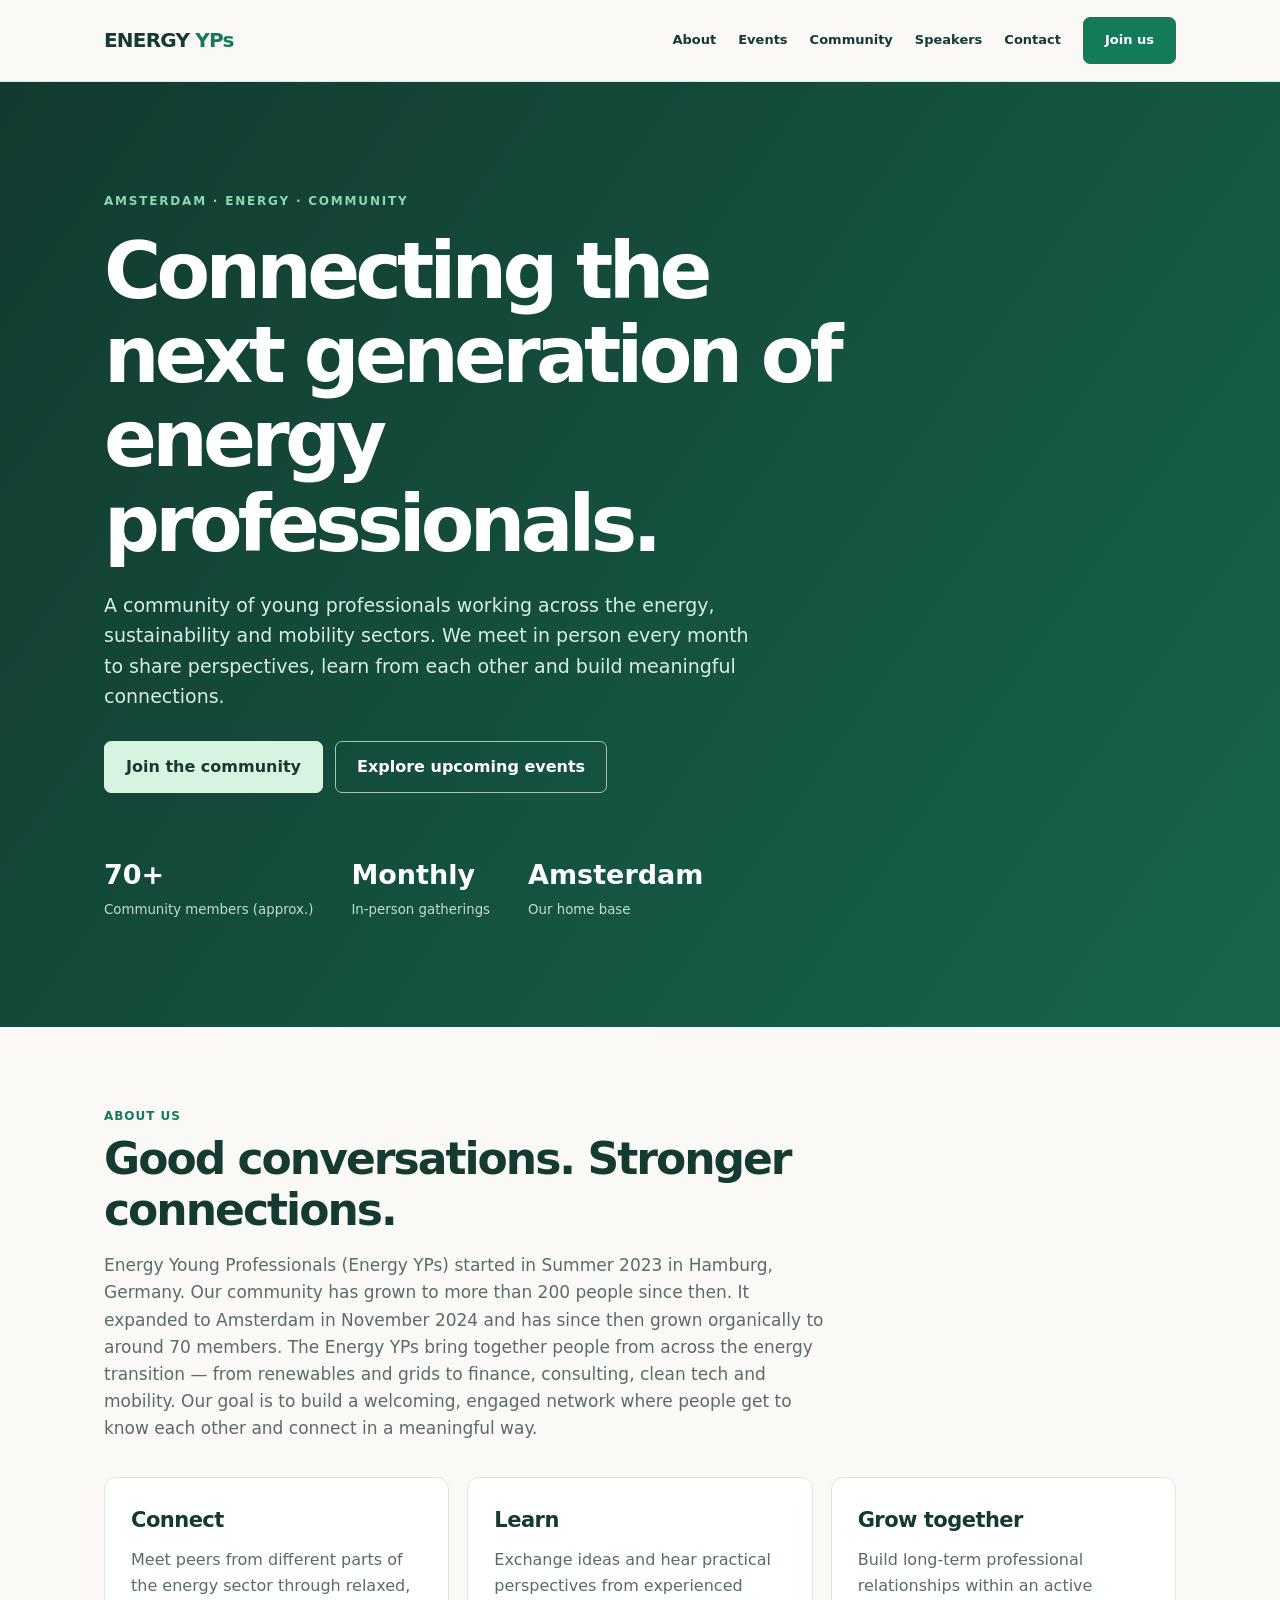
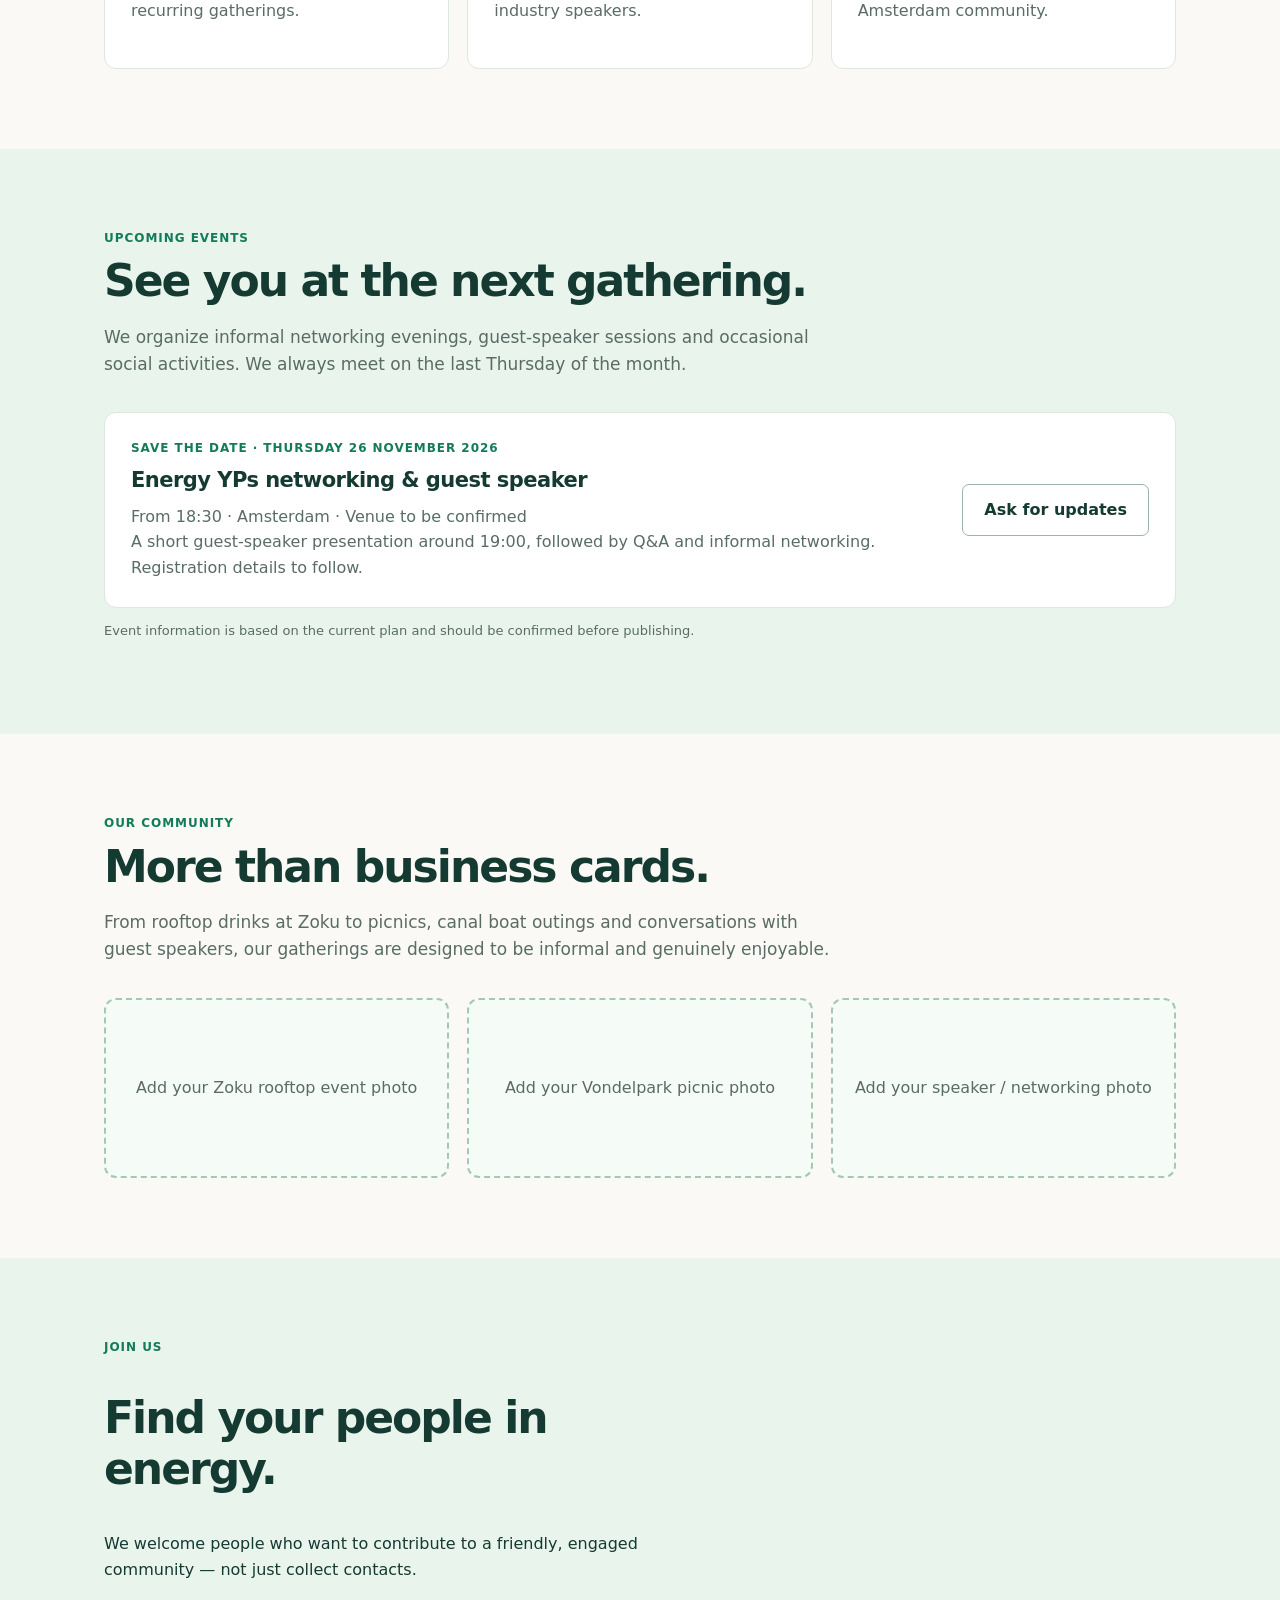
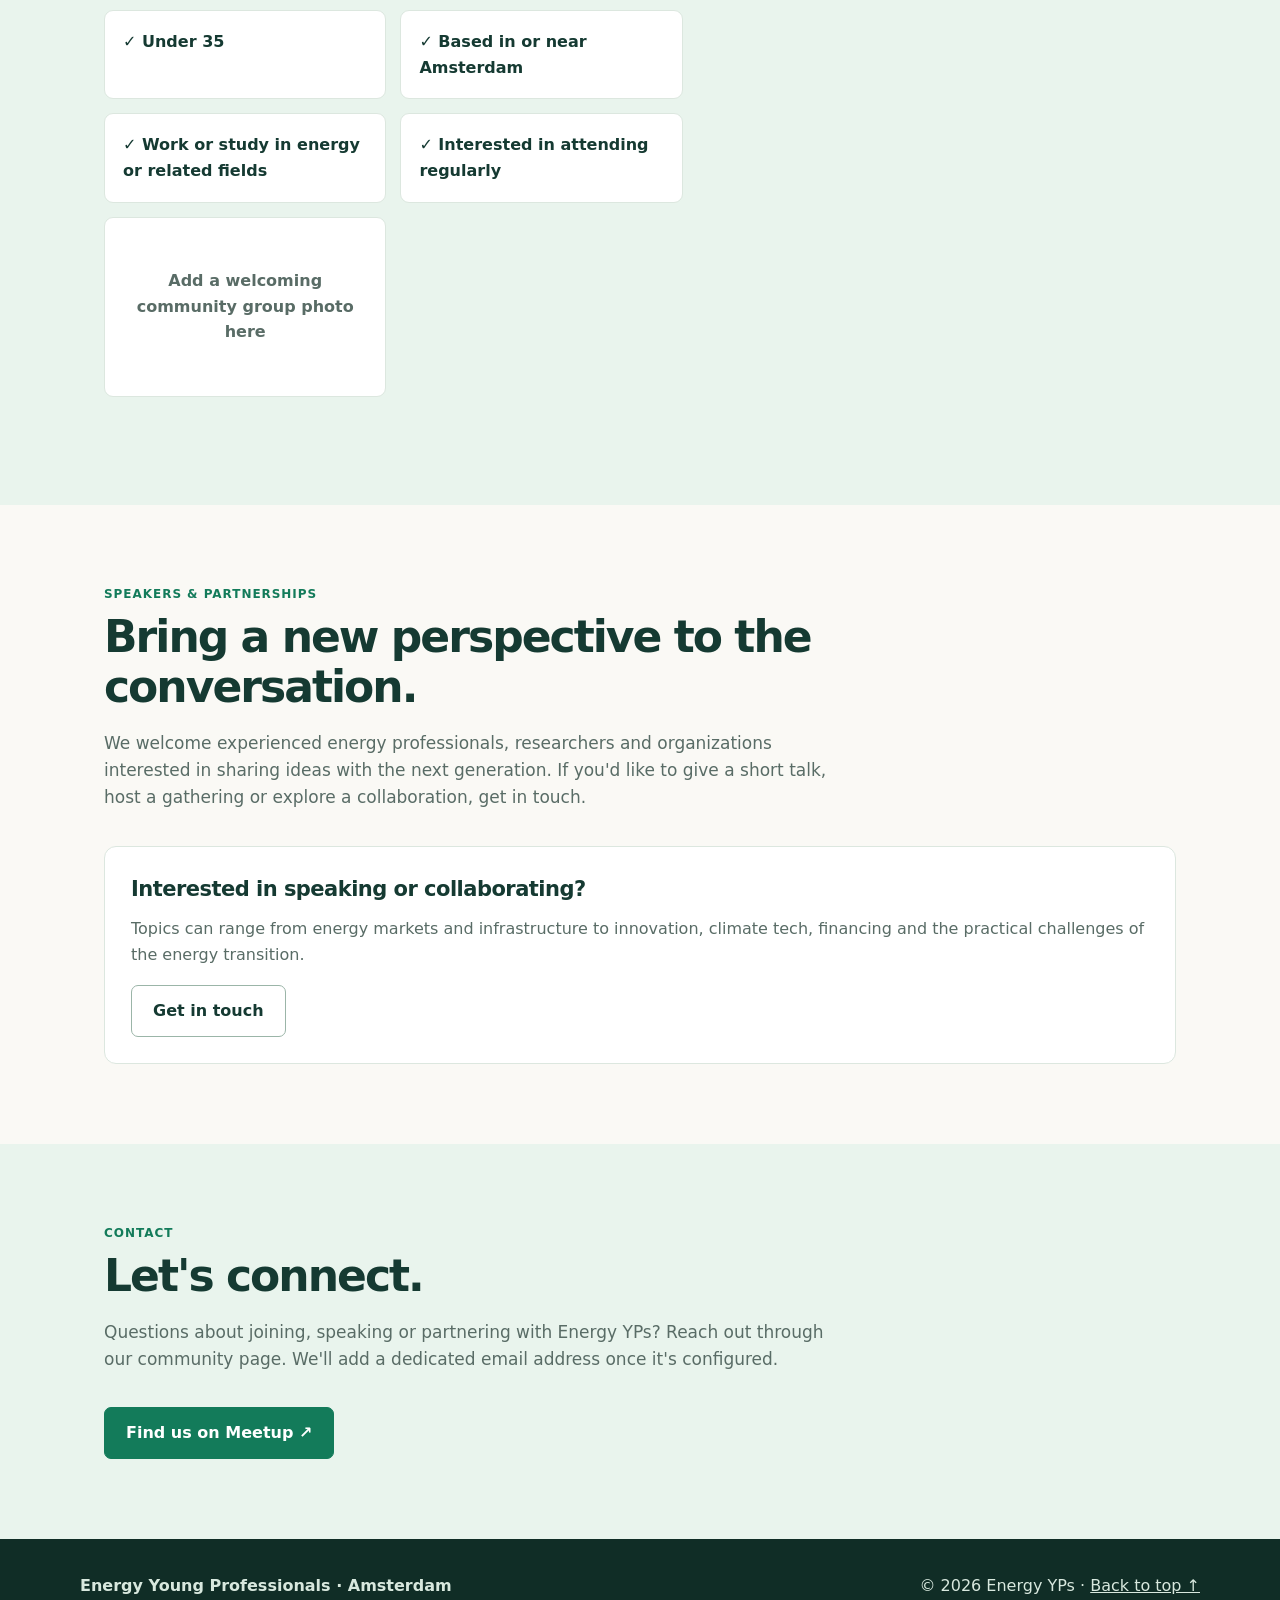
==== commit 248266ae: "Refactor about and events sections in index.html Deleted the explore meetup groups button." ====
--- a/index.html
+++ b/index.html
@@ -13,10 +13,10 @@
 <header><div class="nav"><a class="brand" href="#home">ENERGY <span>YPs</span></a><nav aria-label="Main navigation"><a href="#about">About</a><a href="#events">Events</a><a href="#community">Community</a><a href="#speakers">Speakers</a><a href="#contact">Contact</a><a class="button" href="#join">Join us</a></nav></div></header>
 <main>
 <section class="hero" id="home"><div class="wrap"><div class="eyebrow">Amsterdam · Energy · Community</div><h1>Connecting the next generation of energy professionals.</h1><p>A community of young professionals working across the energy, sustainability and mobility sectors. We meet in person every month to share perspectives, learn from each other and build meaningful connections.</p><div class="actions"><a class="button" href="#join">Join the community</a><a class="button secondary" href="#events">Explore upcoming events</a></div><div class="stats"><div class="stat"><strong>70+</strong><small>Community members (approx.)</small></div><div class="stat"><strong>Monthly</strong><small>In-person gatherings</small></div><div class="stat"><strong>Amsterdam</strong><small>Our home base</small></div></div></div></section>
-<section id="about"><div class="wrap"><div class="sectionhead"><div class="tag">About us</div><h2>Good conversations. Stronger connections.</h2><p>Energy Young Professionals (Energy YPs) started in Summer 2023 in Hamburg Germany. Our community has grown to more than 200 people since then. It expanded to Amsterdam in November 2024 and has since then grown organically to around 70 members. The Energy YPs bring together people from across the energy transition — from renewables and grids to finance, consulting, clean tech and mobility. Our goal is to build a welcoming, engaged network where people get to know each other and connect in a meaningful way.</p></div><div class="grid"><div class="card"><h3>Connect</h3><p>Meet peers from different parts of the energy sector through relaxed, recurring gatherings.</p></div><div class="card"><h3>Learn</h3><p>Exchange ideas and hear practical perspectives from experienced industry speakers.</p></div><div class="card"><h3>Grow together</h3><p>Build long-term professional relationships within an active Amsterdam community.</p></div></div></div></section>
-<section class="light" id="events"><div class="wrap"><div class="sectionhead"><div class="tag">Upcoming events</div><h2>See you at the next gathering.</h2><p>We organize informal networking evenings, guest-speaker sessions and occasional social activities.</p></div><div class="card event"><div><div class="tag">Save the date · Thursday 26 November 2026</div><h3>Energy YPs networking & guest speaker</h3><p>From 18:30 · Amsterdam · Venue to be confirmed</p><p>A short guest-speaker presentation around 19:00, followed by Q&A and informal networking. Registration details to follow.</p></div><a class="button secondary" href="#contact">Ask for updates</a></div><p class="note">Event information is based on the current plan and should be confirmed before publishing.</p></div></section>
+<section id="about"><div class="wrap"><div class="sectionhead"><div class="tag">About us</div><h2>Good conversations. Stronger connections.</h2><p>Energy Young Professionals (Energy YPs) started in Summer 2023 in Hamburg, Germany. Our community has grown to more than 200 people since then. It expanded to Amsterdam in November 2024 and has since then grown organically to around 70 members. The Energy YPs bring together people from across the energy transition — from renewables and grids to finance, consulting, clean tech and mobility. Our goal is to build a welcoming, engaged network where people get to know each other and connect in a meaningful way.</p></div><div class="grid"><div class="card"><h3>Connect</h3><p>Meet peers from different parts of the energy sector through relaxed, recurring gatherings.</p></div><div class="card"><h3>Learn</h3><p>Exchange ideas and hear practical perspectives from experienced industry speakers.</p></div><div class="card"><h3>Grow together</h3><p>Build long-term professional relationships within an active Amsterdam community.</p></div></div></div></section>
+<section class="light" id="events"><div class="wrap"><div class="sectionhead"><div class="tag">Upcoming events</div><h2>See you at the next gathering.</h2><p>We organize informal networking evenings, guest-speaker sessions and occasional social activities. We always meet on the last Thursday of the month.</p></div><div class="card event"><div><div class="tag">Save the date · Thursday 26 November 2026</div><h3>Energy YPs networking & guest speaker</h3><p>From 18:30 · Amsterdam · Venue to be confirmed</p><p>A short guest-speaker presentation around 19:00, followed by Q&A and informal networking. Registration details to follow.</p></div><a class="button secondary" href="#contact">Ask for updates</a></div><p class="note">Event information is based on the current plan and should be confirmed before publishing.</p></div></section>
 <section id="community"><div class="wrap"><div class="sectionhead"><div class="tag">Our community</div><h2>More than business cards.</h2><p>From rooftop drinks at Zoku to picnics, canal boat outings and conversations with guest speakers, our gatherings are designed to be informal and genuinely enjoyable.</p></div><div class="grid"><div class="placeholder">Add your Zoku rooftop event photo</div><div class="placeholder">Add your Vondelpark picnic photo</div><div class="placeholder">Add your speaker / networking photo</div></div></div></section>
-<section class="light" id="join"><div class="wrap split"><div><div class="tag">Join us</div><h2 style="font-size:clamp(30px,4vw,44px);letter-spacing:-.045em;line-height:1.15">Find your people in energy.</h2><p>We welcome people who want to contribute to a friendly, engaged community — not just collect contacts.</p><div class="criteria"><div>✓ Under 35</div><div>✓ Based in or near Amsterdam</div><div>✓ Work or study in energy or related fields</div><div>✓ Interested in attending regularly</div></div><a class="button" href="https://www.meetup.com/amsterdam-energy-young-professionals/" target="_blank" rel="noopener noreferrer">Explore our Meetup group ↗</a><p class="note">Please verify the membership and registration arrangements before launch.</p></div><div class="placeholder">Add a welcoming community group photo here</div></div></section>
+<section class="light" id="join"><div class="wrap split"><div><div class="tag">Join us</div><h2 style="font-size:clamp(30px,4vw,44px);letter-spacing:-.045em;line-height:1.15">Find your people in energy.</h2><p>We welcome people who want to contribute to a friendly, engaged community — not just collect contacts.</p><div class="criteria"><div>✓ Under 35</div><div>✓ Based in or near Amsterdam</div><div>✓ Work or study in energy or related fields</div><div>✓ Interested in attending regularly</div><div class="placeholder">Add a welcoming community group photo here</div></div></section>
 <section id="speakers"><div class="wrap"><div class="sectionhead"><div class="tag">Speakers & partnerships</div><h2>Bring a new perspective to the conversation.</h2><p>We welcome experienced energy professionals, researchers and organizations interested in sharing ideas with the next generation. If you'd like to give a short talk, host a gathering or explore a collaboration, get in touch.</p></div><div class="card"><h3>Interested in speaking or collaborating?</h3><p>Topics can range from energy markets and infrastructure to innovation, climate tech, financing and the practical challenges of the energy transition.</p><a class="button secondary" href="#contact">Get in touch</a></div></div></section>
 <section class="light" id="contact"><div class="wrap"><div class="sectionhead"><div class="tag">Contact</div><h2>Let's connect.</h2><p>Questions about joining, speaking or partnering with Energy YPs? Reach out through our community page. We'll add a dedicated email address once it's configured.</p></div><a class="button" href="https://www.meetup.com/amsterdam-energy-young-professionals/" target="_blank" rel="noopener noreferrer">Find us on Meetup ↗</a></div></section>
 </main><footer class="foot"><div class="inner"><strong>Energy Young Professionals · Amsterdam</strong><span>© <span id="year">2026</span> Energy YPs · <a href="#home">Back to top ↑</a></span></div></footer><script>document.getElementById('year').textContent=new Date().getFullYear()</script>
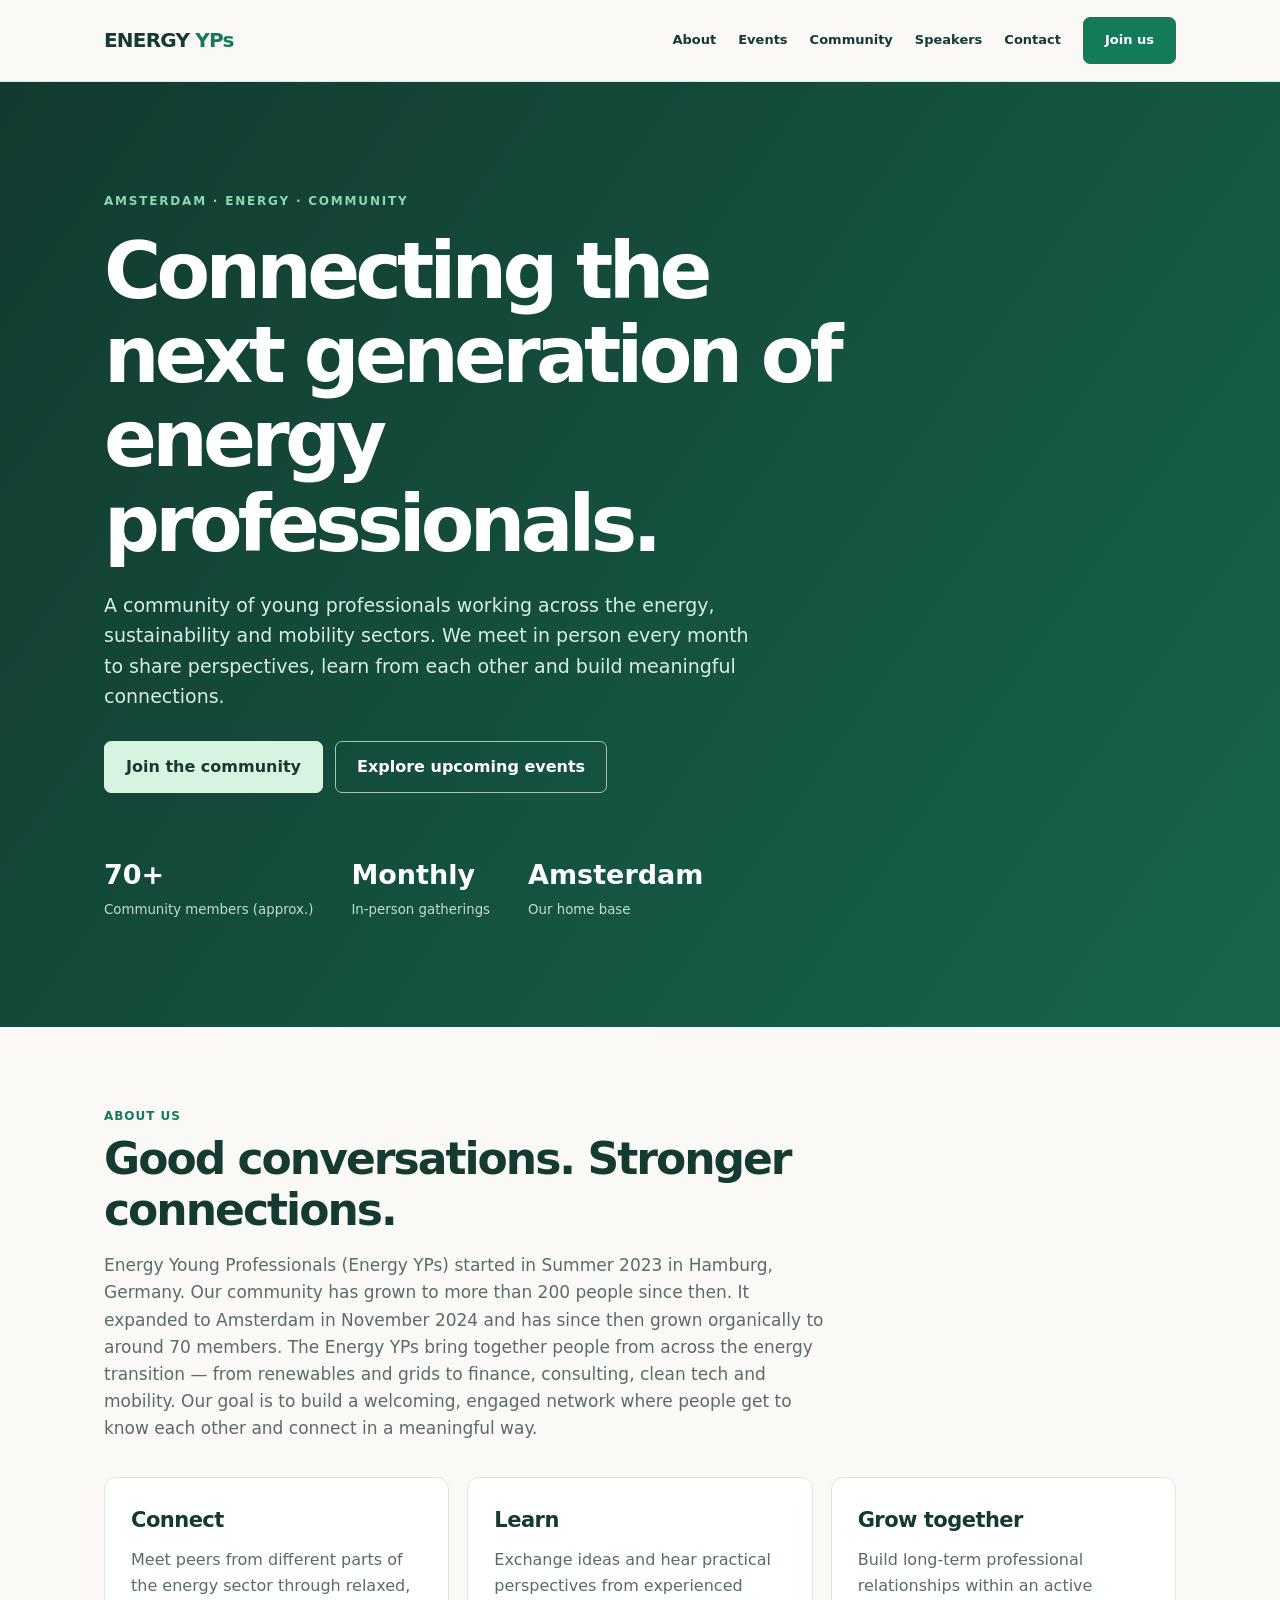
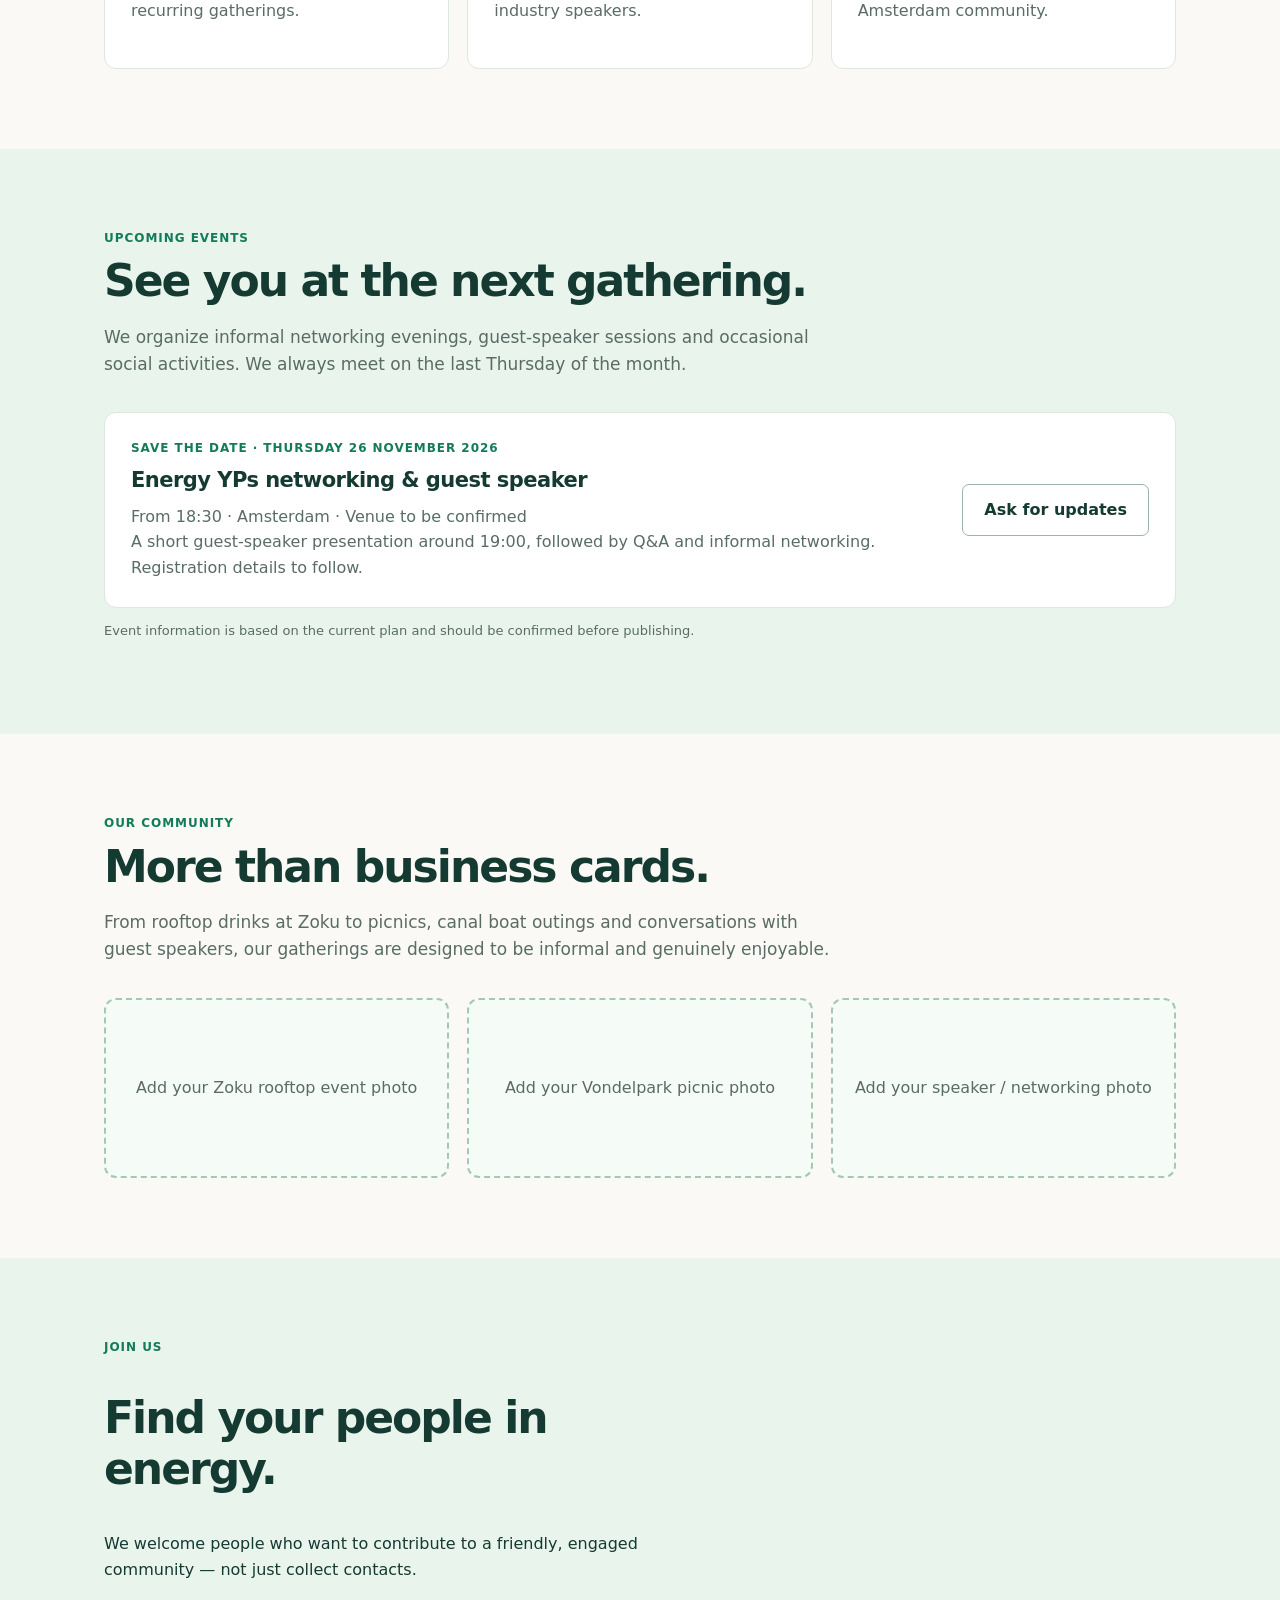
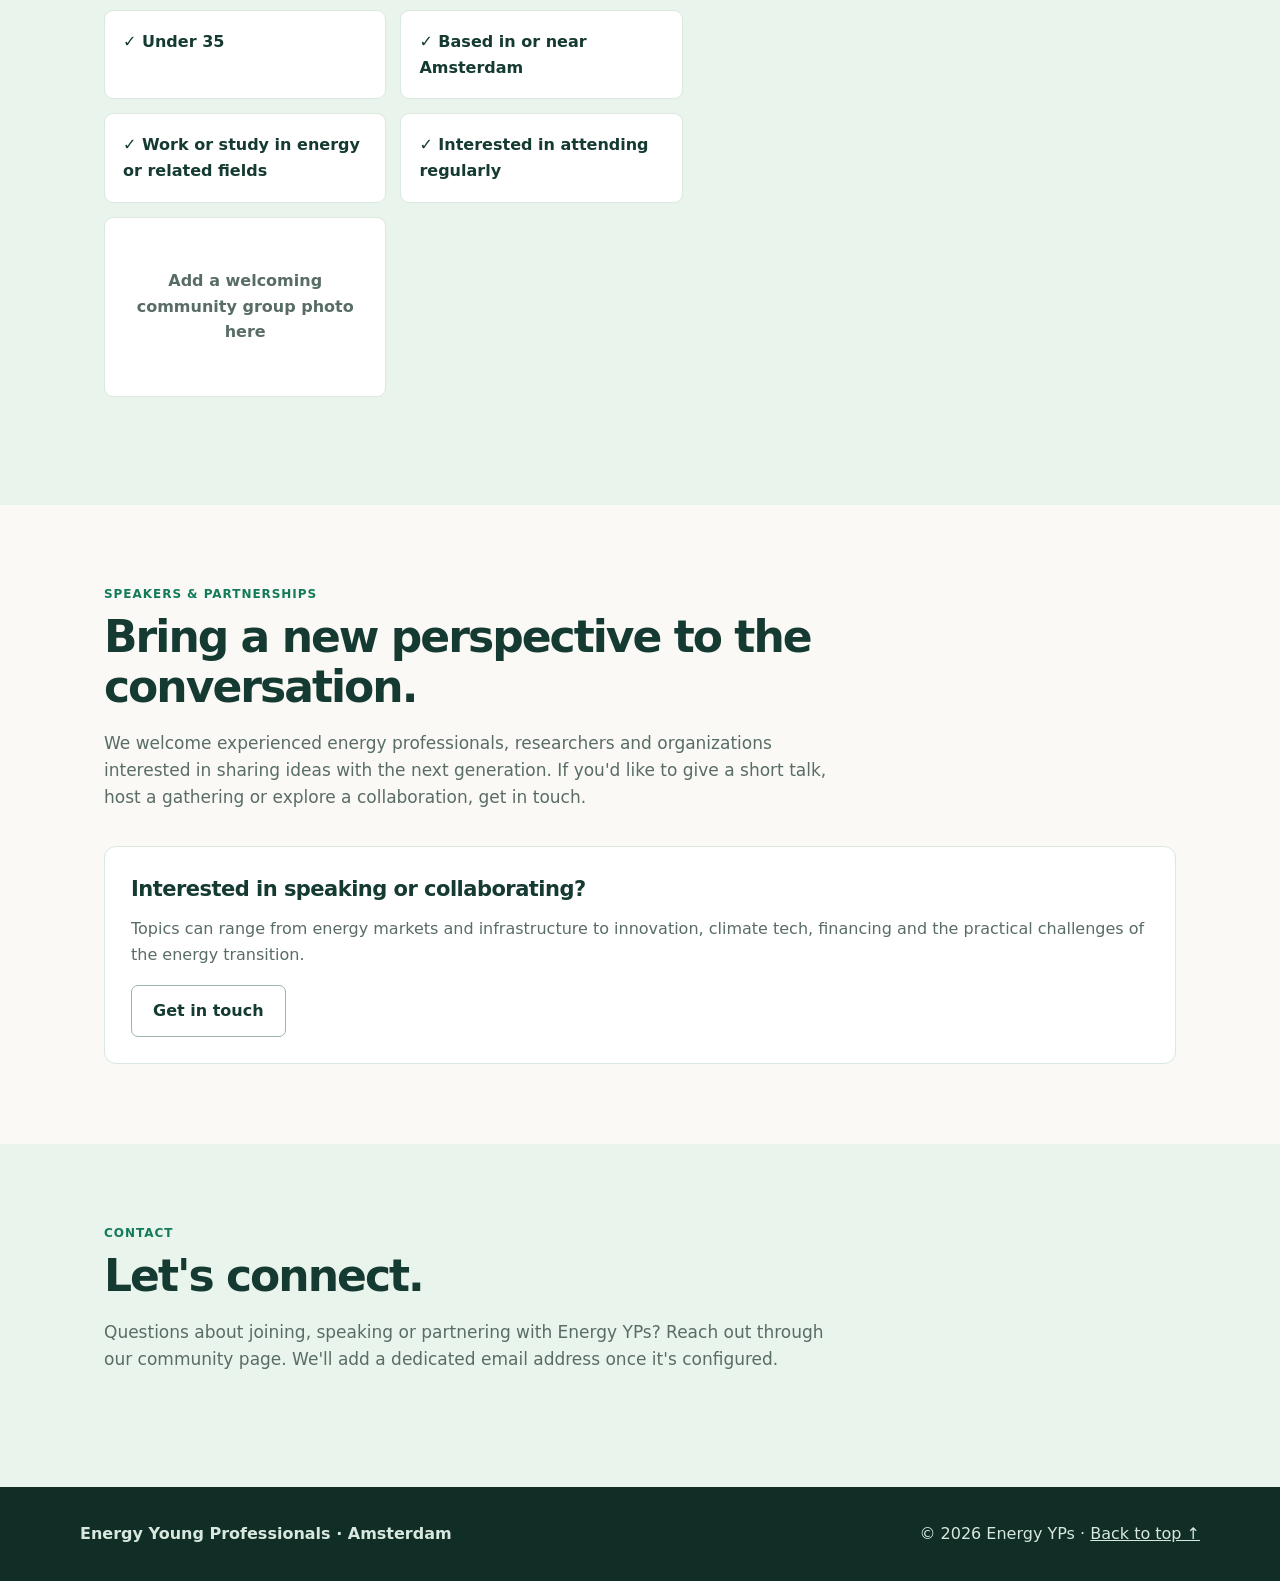
==== commit 525ab82c: "Add contact section to index.html Deleted fins us on meetup button" ====
--- a/index.html
+++ b/index.html
@@ -18,6 +18,6 @@
 <section id="community"><div class="wrap"><div class="sectionhead"><div class="tag">Our community</div><h2>More than business cards.</h2><p>From rooftop drinks at Zoku to picnics, canal boat outings and conversations with guest speakers, our gatherings are designed to be informal and genuinely enjoyable.</p></div><div class="grid"><div class="placeholder">Add your Zoku rooftop event photo</div><div class="placeholder">Add your Vondelpark picnic photo</div><div class="placeholder">Add your speaker / networking photo</div></div></div></section>
 <section class="light" id="join"><div class="wrap split"><div><div class="tag">Join us</div><h2 style="font-size:clamp(30px,4vw,44px);letter-spacing:-.045em;line-height:1.15">Find your people in energy.</h2><p>We welcome people who want to contribute to a friendly, engaged community — not just collect contacts.</p><div class="criteria"><div>✓ Under 35</div><div>✓ Based in or near Amsterdam</div><div>✓ Work or study in energy or related fields</div><div>✓ Interested in attending regularly</div><div class="placeholder">Add a welcoming community group photo here</div></div></section>
 <section id="speakers"><div class="wrap"><div class="sectionhead"><div class="tag">Speakers & partnerships</div><h2>Bring a new perspective to the conversation.</h2><p>We welcome experienced energy professionals, researchers and organizations interested in sharing ideas with the next generation. If you'd like to give a short talk, host a gathering or explore a collaboration, get in touch.</p></div><div class="card"><h3>Interested in speaking or collaborating?</h3><p>Topics can range from energy markets and infrastructure to innovation, climate tech, financing and the practical challenges of the energy transition.</p><a class="button secondary" href="#contact">Get in touch</a></div></div></section>
-<section class="light" id="contact"><div class="wrap"><div class="sectionhead"><div class="tag">Contact</div><h2>Let's connect.</h2><p>Questions about joining, speaking or partnering with Energy YPs? Reach out through our community page. We'll add a dedicated email address once it's configured.</p></div><a class="button" href="https://www.meetup.com/amsterdam-energy-young-professionals/" target="_blank" rel="noopener noreferrer">Find us on Meetup ↗</a></div></section>
+<section class="light" id="contact"><div class="wrap"><div class="sectionhead"><div class="tag">Contact</div><h2>Let's connect.</h2><p>Questions about joining, speaking or partnering with Energy YPs? Reach out through our community page. We'll add a dedicated email address once it's configured.</p></section>
 </main><footer class="foot"><div class="inner"><strong>Energy Young Professionals · Amsterdam</strong><span>© <span id="year">2026</span> Energy YPs · <a href="#home">Back to top ↑</a></span></div></footer><script>document.getElementById('year').textContent=new Date().getFullYear()</script>
 </body></html>
